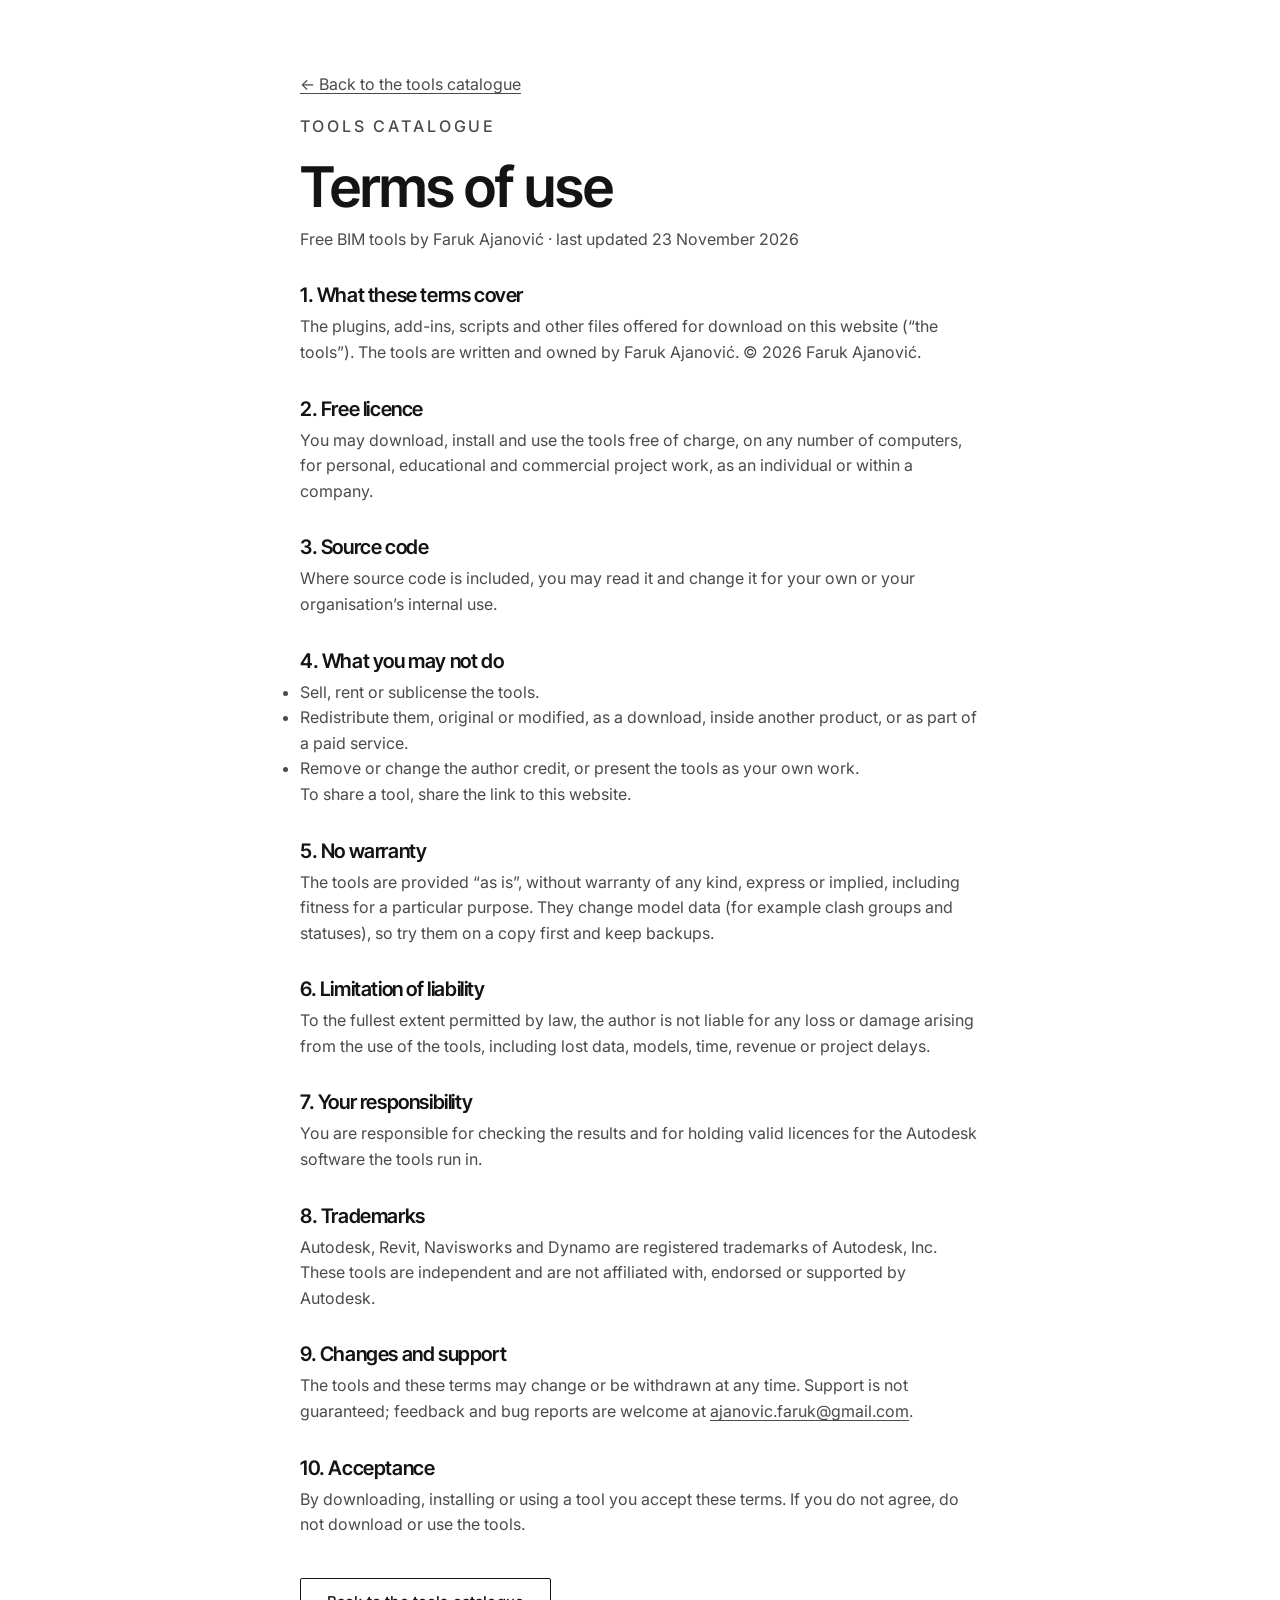
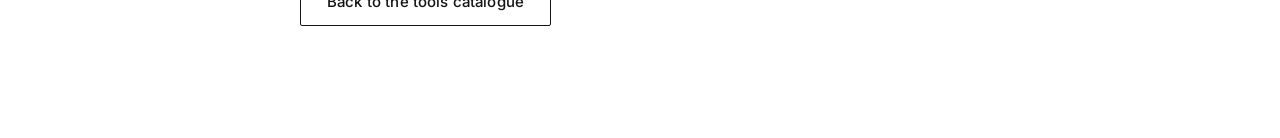
==== terms.html @ ef6b729d "Quick-jump links under hero; tools catalogue pop-ups with free download and terms of use Co-Authored" ====
<!doctype html>
<html lang="en">
<head>
<meta charset="utf-8">
<meta name="viewport" content="width=device-width, initial-scale=1">
<title>Terms of use | Faruk Ajanović</title>
<meta name="description" content="Terms of use for the free Revit, Navisworks and Dynamo tools by Faruk Ajanović.">
<meta name="theme-color" content="#ffffff">
<link rel="canonical" href="https://zobimaru91.github.io/terms.html">
<link rel="icon" href="assets/img/favicon.svg" type="image/svg+xml">
<link rel="preconnect" href="https://fonts.googleapis.com">
<link rel="preconnect" href="https://fonts.gstatic.com" crossorigin>
<link href="https://fonts.googleapis.com/css2?family=Inter:wght@400;500;600&family=Inter+Tight:wght@500;600;700&display=swap" rel="stylesheet">
<link rel="stylesheet" href="assets/css/style.css?v=20261123-6">
</head>
<body>
<main class="terms wrap">
  <p><a href="./#downloads">← Back to the tools catalogue</a></p>
  <p class="kicker">Tools catalogue</p>
  <h1>Terms of use</h1>
  <p class="terms__date">Free BIM tools by Faruk Ajanović · last updated 23 November 2026</p>

  <h2>1. What these terms cover</h2>
  <p>The plugins, add-ins, scripts and other files offered for download on this website (“the tools”). The tools are written and owned by Faruk Ajanović. © 2026 Faruk Ajanović.</p>

  <h2>2. Free licence</h2>
  <p>You may download, install and use the tools free of charge, on any number of computers, for personal, educational and commercial project work, as an individual or within a company.</p>

  <h2>3. Source code</h2>
  <p>Where source code is included, you may read it and change it for your own or your organisation’s internal use.</p>

  <h2>4. What you may not do</h2>
  <ul>
    <li>Sell, rent or sublicense the tools.</li>
    <li>Redistribute them, original or modified, as a download, inside another product, or as part of a paid service.</li>
    <li>Remove or change the author credit, or present the tools as your own work.</li>
  </ul>
  <p>To share a tool, share the link to this website.</p>

  <h2>5. No warranty</h2>
  <p>The tools are provided “as is”, without warranty of any kind, express or implied, including fitness for a particular purpose. They change model data (for example clash groups and statuses), so try them on a copy first and keep backups.</p>

  <h2>6. Limitation of liability</h2>
  <p>To the fullest extent permitted by law, the author is not liable for any loss or damage arising from the use of the tools, including lost data, models, time, revenue or project delays.</p>

  <h2>7. Your responsibility</h2>
  <p>You are responsible for checking the results and for holding valid licences for the Autodesk software the tools run in.</p>

  <h2>8. Trademarks</h2>
  <p>Autodesk, Revit, Navisworks and Dynamo are registered trademarks of Autodesk, Inc. These tools are independent and are not affiliated with, endorsed or supported by Autodesk.</p>

  <h2>9. Changes and support</h2>
  <p>The tools and these terms may change or be withdrawn at any time. Support is not guaranteed; feedback and bug reports are welcome at <a href="mailto:ajanovic.faruk@gmail.com?subject=Tool%20feedback">ajanovic.faruk@gmail.com</a>.</p>

  <h2>10. Acceptance</h2>
  <p>By downloading, installing or using a tool you accept these terms. If you do not agree, do not download or use the tools.</p>

  <p class="terms__back"><a class="btn btn--ghost" href="./#downloads">Back to the tools catalogue</a></p>
</main>
</body>
</html>
---- assets/css/style.css ----
/* Faruk Ajanović — portfolio site
   Plain CSS, no build step. Colours and spacing live in :root. */

:root {
  --ink: #141416;
  --ink-2: #4a4a50;
  --ink-3: #85858c;
  --line: #e4e4e7;
  --paper: #ffffff;
  --tint: #f5f5f3;
  --accent: #1f3864;
  --accent-ink: #ffffff;
  --ph-bg: #fff6d6;
  --ph-line: #d9b400;

  --font: "Inter", system-ui, -apple-system, "Segoe UI", Roboto, Arial, sans-serif;
  --font-display: "Inter Tight", var(--font);

  --wrap: 1240px;
  --gutter: clamp(16px, 4vw, 40px);
  --space: clamp(72px, 11vw, 152px);
  --radius: 2px;
  --ease: cubic-bezier(.2, .7, .2, 1);
  color-scheme: light;
}

*, *::before, *::after { box-sizing: border-box; }
html { scroll-behavior: smooth; -webkit-text-size-adjust: 100%; }
body {
  margin: 0;
  background: var(--paper);
  color: var(--ink);
  font: 400 17px/1.65 var(--font);
  -webkit-font-smoothing: antialiased;
  text-rendering: optimizeLegibility;
  overflow-x: hidden;
}
img { display: block; max-width: 100%; height: auto; }
a { color: inherit; text-decoration-thickness: 1px; text-underline-offset: 3px; }
h1, h2, h3, h4 { font-family: var(--font-display); font-weight: 600; line-height: 1.1; letter-spacing: -.02em; margin: 0; }
p { margin: 0 0 1em; }
ul, ol, dl { margin: 0; padding: 0; }
:focus-visible { outline: 2px solid var(--accent); outline-offset: 3px; }

.wrap { max-width: var(--wrap); margin: 0 auto; padding: 0 var(--gutter); }
.skip { position: absolute; left: -9999px; top: 8px; background: var(--ink); color: #fff; padding: 8px 14px; z-index: 100; }
.skip:focus { left: 8px; }

.kicker {
  font-size: 12px; font-weight: 500; letter-spacing: .18em; text-transform: uppercase;
  color: var(--ink-3); margin-bottom: 18px;
}
.kicker--light { color: rgba(255,255,255,.6); }

/* Placeholders: anything still to fill in. Search the HTML for class="ph". */
.ph {
  display: inline; background: var(--ph-bg); color: #6b5600; font-size: .85em; font-weight: 500;
  padding: 1px 6px; border: 1px dashed var(--ph-line); border-radius: var(--radius);
  -webkit-box-decoration-break: clone; box-decoration-break: clone;
}

/* ---------- Buttons ---------- */
.btn {
  display: inline-flex; align-items: center; justify-content: center; gap: 8px;
  min-height: 48px; padding: 0 26px;
  background: var(--ink); color: #fff; border: 1px solid var(--ink);
  font: 500 15px/1 var(--font); text-decoration: none; letter-spacing: .01em;
  border-radius: var(--radius);
  transition: background .25s var(--ease), color .25s var(--ease), border-color .25s var(--ease);
}
.btn:hover { background: var(--accent); border-color: var(--accent); }
.btn--ghost { background: transparent; color: var(--ink); }
.btn--ghost:hover { background: var(--ink); color: #fff; border-color: var(--ink); }
.btn--small { min-height: 38px; padding: 0 16px; font-size: 14px; }
.btn--light { background: #fff; color: var(--ink); border-color: #fff; }
.btn--light:hover { background: transparent; color: #fff; }

/* ---------- Nav ---------- */
.nav {
  position: sticky; top: 0; z-index: 50;
  background: rgba(255,255,255,.88);
  -webkit-backdrop-filter: saturate(160%) blur(12px); backdrop-filter: saturate(160%) blur(12px);
  border-bottom: 1px solid transparent; transition: border-color .3s;
}
.nav.is-scrolled { border-bottom-color: var(--line); }
.nav__inner { display: flex; align-items: center; justify-content: space-between; height: 68px; }
.nav__brand { font: 700 20px/1 var(--font-display); text-decoration: none; letter-spacing: -.02em; }
.nav__brand span { color: var(--accent); }
.nav__links { display: flex; align-items: center; gap: 30px; }
.nav__links a:not(.btn) { font-size: 14px; font-weight: 500; text-decoration: none; color: var(--ink-2); position: relative; padding: 6px 0; }
.nav__links a:not(.btn)::after {
  content: ""; position: absolute; left: 0; right: 0; bottom: 0; height: 1px; background: var(--ink);
  transform: scaleX(0); transform-origin: left; transition: transform .3s var(--ease);
}
.nav__links a:not(.btn):hover, .nav__links a.is-active { color: var(--ink); }
.nav__links a:not(.btn):hover::after, .nav__links a.is-active::after { transform: scaleX(1); }
.nav__toggle { display: none; }

@media (max-width: 860px) {
  .nav__toggle {
    display: inline-flex; align-items: center; min-height: 40px; padding: 0 14px;
    background: none; border: 1px solid var(--line); border-radius: var(--radius);
    font: 500 14px var(--font); color: var(--ink); cursor: pointer;
  }
  .nav__links {
    position: absolute; top: 68px; left: 0; right: 0;
    flex-direction: column; align-items: stretch; gap: 0;
    background: #fff; border-bottom: 1px solid var(--line);
    padding: 8px var(--gutter) 20px;
    display: none;
  }
  .nav__links.is-open { display: flex; }
  .nav__links a:not(.btn) { padding: 14px 0; border-bottom: 1px solid var(--line); font-size: 16px; }
  .nav__links a:not(.btn)::after { display: none; }
  .nav__links .btn { margin-top: 16px; }
}

/* ---------- Hero ---------- */
.hero { padding: clamp(40px, 7vw, 96px) 0 0; }
.hero__grid { display: grid; grid-template-columns: 1fr; gap: 40px; align-items: end; }
.hero__name { font-size: clamp(54px, 9.5vw, 132px); font-weight: 700; letter-spacing: -.045em; line-height: .92; }
.hero__role { font: 500 clamp(17px, 1.8vw, 21px)/1.4 var(--font-display); margin: 26px 0 18px; }
.hero__role span { color: var(--ink-3); margin: 0 6px; }
.hero__lead { font-size: clamp(18px, 1.7vw, 21px); color: var(--ink-2); max-width: 30em; line-height: 1.5; }
.hero__cta { display: flex; flex-wrap: wrap; gap: 12px; margin: 32px 0 32px; }
.hero__meta { list-style: none; display: flex; flex-wrap: wrap; gap: 6px 22px; font-size: 14px; color: var(--ink-3); }
.hero__meta li::before { content: "— "; }
.hero__media { margin: 0; }
/* Hero slideshow: slides enter from the right and leave to the left */
.hero__frame { position: relative; width: 100%; aspect-ratio: 4 / 3; overflow: hidden; background: var(--tint); }
.hero__slide {
  position: absolute; inset: 0; width: 100%; height: 100%; object-fit: cover;
  transform: translateX(100%); transition: transform 1s var(--ease); will-change: transform;
}
.hero__slide.is-active { transform: translateX(0); }
.hero__slide.is-leaving { transform: translateX(-100%); }
.hero__media figcaption { font-size: 13px; color: var(--ink-3); margin-top: 10px; min-height: 1.6em; transition: opacity .4s; }
.hero__media figcaption.is-fading { opacity: 0; }

@media (min-width: 900px) {
  .hero__grid { grid-template-columns: 1fr 1.15fr; gap: clamp(40px, 6vw, 96px); }
  .hero__frame { aspect-ratio: 4 / 4.4; }
}

/* Quick links under the hero: jump straight to a section */
.quick { display: flex; flex-wrap: wrap; gap: 10px; margin-top: clamp(36px, 5vw, 64px); }
.quick a {
  display: inline-flex; align-items: center; gap: 10px; min-height: 44px; padding: 0 18px;
  border: 1px solid var(--line); color: var(--ink); font: 500 15px/1 var(--font-display);
  text-decoration: none; transition: border-color .2s, background .2s, color .2s;
}
.quick a span { color: var(--ink-3); font-size: 14px; transition: transform .2s var(--ease), color .2s; }
.quick a:hover, .quick a:focus-visible { border-color: var(--ink); background: var(--ink); color: #fff; }
.quick a:hover span, .quick a:focus-visible span { color: #fff; transform: translateY(2px); }
@media (max-width: 559px) { .quick { display: grid; grid-template-columns: 1fr 1fr; } .quick a { justify-content: space-between; padding: 0 14px; font-size: 14px; } }

.stats {
  list-style: none; display: grid; grid-template-columns: repeat(2, 1fr);
  border-top: 1px solid var(--ink); margin-top: clamp(56px, 8vw, 104px);
}
.stats li { padding: 22px 16px 22px 0; border-bottom: 1px solid var(--line); }
.stats strong { display: block; font: 600 clamp(34px, 4vw, 52px)/1 var(--font-display); letter-spacing: -.03em; margin-bottom: 10px; }
.stats span { font-size: 14px; color: var(--ink-2); line-height: 1.4; display: block; }
@media (min-width: 900px) {
  .stats { grid-template-columns: repeat(5, 1fr); }
  .stats li { border-bottom: 0; padding-right: 24px; }
}

/* ---------- Chapters ---------- */
.chapter { padding: var(--space) 0; }
.chapter--tint { background: var(--tint); }
.chapter__head { display: grid; grid-template-columns: 1fr; gap: 0 clamp(32px, 6vw, 96px); margin-bottom: clamp(48px, 7vw, 88px); }
.chapter__no { font-size: 13px; font-weight: 500; letter-spacing: .18em; text-transform: uppercase; color: var(--accent); margin-bottom: 14px; }
.chapter__head h2 { font-size: clamp(48px, 8vw, 112px); font-weight: 700; letter-spacing: -.045em; line-height: .95; margin-bottom: 28px; }
.chapter__intro { max-width: 40em; color: var(--ink-2); }
.chapter__intro .pull {
  font: 500 clamp(22px, 2.4vw, 30px)/1.3 var(--font-display); letter-spacing: -.015em; color: var(--ink);
  margin-bottom: 1.1em;
}
@media (min-width: 1000px) {
  .chapter__head { grid-template-columns: 1fr 1.25fr; align-items: end; }
  .chapter__no { grid-column: 1 / -1; }
  .chapter__head h2 { margin-bottom: 0; }
}
.subhead { font-size: clamp(26px, 3vw, 36px); margin: clamp(64px, 8vw, 104px) 0 32px; }

/* meta lists (role / location / year) */
.meta { display: grid; grid-template-columns: 82px 1fr; gap: 6px 12px; font-size: 14px; margin: 14px 0 16px; padding: 14px 0; border-top: 1px solid var(--line); border-bottom: 1px solid var(--line); }
.meta dt { color: var(--ink-3); font-size: 11px; letter-spacing: .14em; text-transform: uppercase; padding-top: 3px; }
.meta dd { margin: 0; }

/* ---------- Design cards ---------- */
.cards { display: grid; grid-template-columns: 1fr; gap: clamp(40px, 5vw, 56px) clamp(24px, 3vw, 40px); }
@media (min-width: 640px) { .cards { grid-template-columns: repeat(2, 1fr); } }
@media (min-width: 1000px) { .cards { grid-template-columns: repeat(3, 1fr); } }
.card__img { overflow: hidden; background: var(--tint); aspect-ratio: 4 / 3; }
.card__img img { width: 100%; height: 100%; object-fit: cover; transition: transform 1.2s var(--ease); }
.card:hover .card__img img { transform: scale(1.04); }
.card__body { padding-top: 20px; }
.card h3 { font-size: 22px; }
.card p { font-size: 15px; color: var(--ink-2); line-height: 1.6; }

.edu {
  display: grid; grid-template-columns: 1fr; gap: 32px;
  margin-top: clamp(64px, 8vw, 104px); padding-top: 40px; border-top: 1px solid var(--ink);
}
.edu p { font-size: 15px; color: var(--ink-2); }
.edu strong { color: var(--ink); font-weight: 600; }
@media (min-width: 900px) { .edu { grid-template-columns: 1fr 1.4fr; } }

/* media slot: placeholder box for screenshots / GIFs / videos */
.media-slot {
  display: flex; flex-direction: column; justify-content: center; align-items: flex-start; gap: 10px;
  min-height: 180px; padding: 24px;
  border: 1px dashed var(--ph-line); background: repeating-linear-gradient(-45deg, #fffaf0, #fffaf0 10px, #fff6e0 10px, #fff6e0 20px);
  font-size: 14px; color: #6b5600;
}
.media-slot > span:first-child { font-size: 11px; letter-spacing: .16em; text-transform: uppercase; font-weight: 600; }
.media-slot .ph { background: transparent; border: 0; padding: 0; font-size: 14px; }
.media-slot--wide { min-height: 260px; margin-top: clamp(48px, 6vw, 72px); }
/* when you add media, replace the .media-slot div with: <figure class="media"><img ...> or <video ...></figure> */
.media { margin: 0; background: var(--tint); }
.media img, .media video { width: 100%; height: auto; display: block; }

/* ---------- Coordination ---------- */
.themes { display: grid; grid-template-columns: 1fr; border-top: 1px solid var(--ink); }
.theme { padding: 32px 0; border-bottom: 1px solid var(--line); }
.theme h3 { font-size: 24px; margin-bottom: 16px; display: flex; gap: 14px; align-items: baseline; }
.theme h3 span { font-size: 13px; color: var(--accent); font-family: var(--font); font-weight: 600; letter-spacing: .1em; }
.theme p { font-size: 15px; color: var(--ink-2); }
.theme__eg { font-size: 14px !important; color: var(--ink) !important; border-left: 2px solid var(--accent); padding-left: 14px; margin: 0; }
@media (min-width: 760px) {
  .themes { grid-template-columns: repeat(2, 1fr); column-gap: 48px; }
}
@media (min-width: 1100px) {
  .themes { grid-template-columns: repeat(4, 1fr); column-gap: 36px; }
  .theme { border-bottom: 0; padding-bottom: 0; }
}

.projects { display: grid; grid-template-columns: 1fr; gap: clamp(48px, 6vw, 72px) clamp(24px, 4vw, 56px); }
@media (min-width: 900px) { .projects { grid-template-columns: repeat(2, 1fr); } }
.project__img { overflow: hidden; aspect-ratio: 16 / 10; background: #e9e9e6; }
.project__img img { width: 100%; height: 100%; object-fit: cover; transition: transform 1.2s var(--ease); }
.project:hover .project__img img { transform: scale(1.04); }
.project__body { padding-top: 22px; }
.project h4 { font-size: 24px; }
.project p { font-size: 15px; color: var(--ink-2); }

/* ---------- Automation ---------- */
.tools { display: grid; grid-template-columns: 1fr; gap: 24px; }
@media (min-width: 900px) { .tools { grid-template-columns: repeat(2, 1fr); gap: 32px; } }
.tool {
  display: flex; flex-direction: column;
  border: 1px solid var(--line); border-top: 3px solid var(--ink);
  padding: clamp(22px, 3vw, 36px);
  transition: border-color .3s var(--ease), transform .3s var(--ease);
}
.tool:hover { border-top-color: var(--accent); }
.tool__tag { font-size: 11px; letter-spacing: .14em; text-transform: uppercase; color: var(--accent); font-weight: 600; margin-bottom: 10px; }
.tool h3 { font-size: clamp(22px, 2.2vw, 28px); margin-bottom: 22px; }
.tool__spec { display: grid; grid-template-columns: 1fr; gap: 4px; margin-bottom: 24px; flex: 1; }
.tool__spec dt { font-size: 11px; letter-spacing: .14em; text-transform: uppercase; color: var(--ink-3); margin-top: 12px; }
.tool__spec dd { margin: 0; font-size: 15px; color: var(--ink-2); line-height: 1.6; }
@media (min-width: 560px) {
  .tool__spec { grid-template-columns: 110px 1fr; gap: 14px 18px; }
  .tool__spec dt { margin-top: 4px; }
}
.tool .media-slot { min-height: 160px; }

/* ---------- Downloads ---------- */
.chapter__intro .btn { margin-top: 12px; }
.chapter--downloads { border-top: 1px solid var(--line); }
.wip {
  display: inline-block; font-size: 11px; font-weight: 600; letter-spacing: .14em; text-transform: uppercase;
  color: #6b5600; background: var(--ph-bg); border: 1px dashed var(--ph-line); padding: 3px 8px; margin-left: 4px; vertical-align: 2px;
}
.dl-group + .dl-group { margin-top: clamp(48px, 6vw, 72px); }
.dl-group__title { font-size: clamp(24px, 2.6vw, 32px); padding-bottom: 18px; margin-bottom: 24px; border-bottom: 1px solid var(--ink); }
.dl-grid { display: grid; grid-template-columns: 1fr; gap: 24px; }
@media (min-width: 640px) { .dl-grid { grid-template-columns: repeat(2, 1fr); } }
@media (min-width: 1000px) { .dl-grid { grid-template-columns: repeat(3, 1fr); } }
.dl-card { display: flex; flex-direction: column; align-items: flex-start; border: 1px solid var(--line); padding: 26px; }
.dl-card h4 { font-size: 22px; margin-bottom: 10px; }
.dl-card > p:not(.tool__tag) { font-size: 15px; color: var(--ink-2); }
.dl-meta { display: grid; grid-template-columns: 80px 1fr; gap: 6px 12px; font-size: 14px; width: 100%; margin: 4px 0 22px; padding: 12px 0; border-top: 1px solid var(--line); border-bottom: 1px solid var(--line); }
.dl-meta dt { color: var(--ink-3); font-size: 11px; letter-spacing: .14em; text-transform: uppercase; padding-top: 3px; }
.dl-meta dd { margin: 0; }
.dl-card .btn { margin-top: auto; }
.dl-cta {
  display: flex; flex-wrap: wrap; align-items: center; justify-content: space-between; gap: 20px 40px;
  margin-top: 32px; padding: clamp(24px, 3vw, 40px); background: var(--ink); color: #fff;
}
.dl-cta h3 { font-size: clamp(22px, 2.4vw, 30px); margin-bottom: 10px; }
.dl-cta p { margin: 0; max-width: 40em; color: rgba(255,255,255,.75); font-size: 15px; }
.dl-cta .btn { background: #fff; color: var(--ink); border-color: #fff; flex: 0 0 auto; }
.dl-cta .btn:hover { background: transparent; color: #fff; }
/* M.Arch thesis card inside the Education block */
.edu .thesis .kicker { margin-bottom: 8px; }
.edu .thesis h3 { font-size: 22px; }
.btn--disabled, .btn--disabled:hover { background: var(--tint); color: var(--ink-3); border-color: var(--line); cursor: not-allowed; }

/* ---------- Experience ---------- */
.timeline { list-style: none; border-top: 1px solid var(--ink); }
.timeline > li { display: grid; grid-template-columns: 1fr; gap: 6px 48px; padding: 32px 0; border-bottom: 1px solid var(--line); }
@media (min-width: 800px) { .timeline > li { grid-template-columns: 220px 1fr; } }
.timeline__date { font-size: 14px; color: var(--ink-3); font-weight: 500; margin: 4px 0 0; }
.timeline h3 { font-size: clamp(21px, 2.2vw, 26px); }
.timeline__org { color: var(--accent); font-size: 15px; font-weight: 500; margin: 6px 0 14px; }
.timeline ul { padding-left: 18px; }
.timeline ul li { font-size: 15px; color: var(--ink-2); margin-bottom: 6px; }

.facts { display: grid; grid-template-columns: 1fr; gap: 48px; margin-top: clamp(64px, 8vw, 104px); }
@media (min-width: 900px) { .facts { grid-template-columns: 1.4fr 1fr; gap: 80px; } }
.facts h3 { font-size: 24px; margin: 0 0 18px; }
.facts__col h3:not(:first-child) { margin-top: 40px; }
.facts__label { font-size: 11px; letter-spacing: .16em; text-transform: uppercase; color: var(--ink-3); margin: 22px 0 10px; }
.chips { list-style: none; display: flex; flex-wrap: wrap; gap: 8px; }
.chips li { font-size: 14px; padding: 7px 13px; background: #fff; border: 1px solid var(--line); border-radius: 100px; }
.plain { list-style: none; border-top: 1px solid var(--line); }
.plain li { display: flex; flex-wrap: wrap; justify-content: space-between; gap: 4px 16px; padding: 12px 0; border-bottom: 1px solid var(--line); font-size: 15px; color: var(--ink-2); }
.plain strong { color: var(--ink); font-weight: 600; }

/* ---------- Contact ---------- */
.contact { background: var(--ink); color: #fff; padding: var(--space) 0 0; }
.contact__grid { display: grid; grid-template-columns: 1fr; gap: 56px; padding-bottom: var(--space); }
@media (min-width: 900px) { .contact__grid { grid-template-columns: 1.2fr 1fr; align-items: end; } }
.contact h2 { font-size: clamp(40px, 6vw, 80px); font-weight: 700; letter-spacing: -.04em; line-height: 1; margin-bottom: 24px; }
.contact__lead { color: rgba(255,255,255,.7); font-size: 18px; margin-bottom: 32px; max-width: 28em; }
.contact__list { border-top: 1px solid rgba(255,255,255,.25); }
.contact__list dt { font-size: 11px; letter-spacing: .16em; text-transform: uppercase; color: rgba(255,255,255,.5); padding-top: 18px; }
.contact__list dd { margin: 4px 0 0; padding-bottom: 18px; border-bottom: 1px solid rgba(255,255,255,.15); font-size: 17px; overflow-wrap: anywhere; }
.contact__list a { text-decoration: none; border-bottom: 1px solid rgba(255,255,255,.35); }
.contact__list a:hover { border-color: #fff; }
.footer { display: flex; justify-content: space-between; gap: 16px; padding-top: 24px; padding-bottom: 32px; border-top: 1px solid rgba(255,255,255,.15); font-size: 13px; color: rgba(255,255,255,.55); }
.footer p { margin: 0; }
.footer a { text-decoration: none; }

/* ---------- Clickable projects + "View project" hint ---------- */
[data-project] .card__img, [data-project] .project__img { position: relative; cursor: pointer; }
[data-project] h3, [data-project] h4 { cursor: pointer; }
.view-btn {
  position: absolute; inset: 0; width: 100%; border: 0; padding: 0; margin: 0;
  background: linear-gradient(to top, rgba(20,20,22,.55), rgba(20,20,22,0) 55%);
  opacity: 0; transition: opacity .35s var(--ease); cursor: pointer;
  display: flex; align-items: flex-end; justify-content: flex-start;
}
.view-btn span {
  margin: 0 0 16px 16px; padding: 9px 14px; background: #fff; color: var(--ink);
  font: 500 13px/1 var(--font); letter-spacing: .04em;
  transform: translateY(8px); transition: transform .35s var(--ease);
}
[data-project]:hover .view-btn, .view-btn:focus-visible { opacity: 1; }
[data-project]:hover .view-btn span, .view-btn:focus-visible span { transform: none; }
.view-btn:focus-visible { outline: 2px solid var(--accent); outline-offset: -2px; }
/* Touch screens have no hover: keep a small hint visible */
@media (hover: none) {
  .view-btn { opacity: 1; background: none; }
  .view-btn span { transform: none; margin: 0 0 10px 10px; padding: 7px 11px; font-size: 12px; }
}

/* ---------- Project pop-up ---------- */
html.modal-open { overflow: hidden; }
.pm {
  padding: 0; border: 0; margin: auto; background: #fff; color: var(--ink);
  width: min(1320px, calc(100vw - 48px)); height: min(860px, calc(100vh - 48px));
  max-width: none; max-height: none; overflow: hidden;
}
.pm::backdrop { background: rgba(14,14,16,.82); }
.pm[open] { animation: pm-in .35s var(--ease); }
@keyframes pm-in { from { opacity: 0; transform: translateY(16px); } to { opacity: 1; transform: none; } }
.pm__inner { position: relative; height: 100%; display: grid; grid-template-columns: minmax(0, 1.75fr) minmax(320px, 1fr); }
.pm__gallery { display: flex; flex-direction: column; min-height: 0; background: #0f0f11; }
.pm__stage { position: relative; flex: 1; min-height: 0; display: flex; align-items: center; justify-content: center; }
.pm__img { width: 100%; height: 100%; object-fit: contain; transition: opacity .25s; }
.pm__img.is-loading { opacity: .35; }
.pm__nav {
  position: absolute; top: 50%; transform: translateY(-50%);
  width: 48px; height: 48px; border: 0; border-radius: 50%;
  background: rgba(255,255,255,.92); color: var(--ink); font: 400 30px/1 var(--font); cursor: pointer;
  display: flex; align-items: center; justify-content: center; padding-bottom: 4px;
  transition: background .2s;
}
.pm__nav:hover { background: #fff; }
.pm__nav--prev { left: 16px; } .pm__nav--next { right: 16px; }
.pm__nav[hidden] { display: none; }
.pm__count { position: absolute; left: 16px; bottom: 12px; margin: 0; font-size: 12px; letter-spacing: .12em; color: rgba(255,255,255,.75); }
.pm__thumbs { display: flex; gap: 6px; padding: 8px; overflow-x: auto; background: #0f0f11; scrollbar-width: thin; }
.pm__thumbs:empty { display: none; }
.pm__thumbs button { flex: 0 0 auto; width: 84px; height: 56px; padding: 0; border: 2px solid transparent; background: #222; cursor: pointer; opacity: .55; transition: opacity .2s, border-color .2s; }
.pm__thumbs button:hover { opacity: .9; }
.pm__thumbs button[aria-current="true"] { opacity: 1; border-color: #fff; }
.pm__thumbs img { width: 100%; height: 100%; object-fit: cover; }
.pm__text { overflow-y: auto; padding: clamp(28px, 3vw, 44px); padding-top: 64px; }
.pm__title { font-size: clamp(26px, 2.6vw, 36px); letter-spacing: -.03em; margin-bottom: 6px; }
.pm__desc { font-size: 15px; color: var(--ink-2); line-height: 1.65; }
.pm__kc { font-size: 11px; letter-spacing: .16em; text-transform: uppercase; color: var(--ink-3); margin: 24px 0 10px; }
.pm__kc[hidden] { display: none; }
.pm__bullets { padding-left: 18px; }
.pm__bullets li { font-size: 15px; color: var(--ink-2); margin-bottom: 8px; }
.pm__more { margin-top: 20px; }
.pm__close {
  position: absolute; top: 14px; right: 14px; z-index: 2;
  width: 42px; height: 42px; border: 1px solid var(--line); border-radius: 50%;
  background: #fff; color: var(--ink); font-size: 16px; cursor: pointer;
}
.pm__close:hover { background: var(--ink); color: #fff; border-color: var(--ink); }

/* Pop-up for a project without images: text only, narrower */
.pm.pm--noimg { width: min(760px, calc(100vw - 48px)); height: auto; max-height: calc(100vh - 48px); }
.pm--noimg .pm__inner { display: block; height: auto; }
.pm--noimg .pm__gallery { display: none; }
.pm--noimg .pm__text { padding-top: 64px; max-height: calc(100vh - 48px); }
/* Project card still waiting for an image */
.project__img--empty {
  display: flex; align-items: center; justify-content: center; padding: 24px; text-align: center;
  border: 1px dashed var(--ph-line);
  background: repeating-linear-gradient(-45deg, #fffaf0, #fffaf0 10px, #fff6e0 10px, #fff6e0 20px);
}

@media (max-width: 860px) {
  .pm.pm--noimg { width: 100vw; height: 100vh; max-height: none; }
  .pm--noimg .pm__inner { height: 100%; }
  .pm--noimg .pm__text { max-height: none; }
  .pm { width: 100vw; height: 100dvh; height: 100vh; }
  @supports (height: 100dvh) { .pm { height: 100dvh; } }
  .pm__inner { display: block; overflow-y: auto; }
  .pm__gallery { position: sticky; top: 0; z-index: 1; }
  .pm__stage { height: min(62vw, 46vh); flex: none; }
  .pm__nav { width: 40px; height: 40px; font-size: 26px; }
  .pm__nav--prev { left: 8px; } .pm__nav--next { right: 8px; }
  .pm__thumbs button { width: 64px; height: 44px; }
  .pm__text { overflow: visible; padding: 24px 16px 40px; }
  .pm__close { position: fixed; top: 10px; right: 10px; }
}
@media (prefers-reduced-motion: reduce) { .pm[open] { animation: none; } }

/* ---------- Scroll reveal (only when JS is on) ---------- */
.js .reveal { opacity: 0; transform: translateY(28px); transition: opacity .9s var(--ease), transform .9s var(--ease); }
.js .reveal.is-visible { opacity: 1; transform: none; }
@media (prefers-reduced-motion: reduce) {
  html { scroll-behavior: auto; }
  .js .reveal { opacity: 1; transform: none; transition: none; }
  .card__img img, .project__img img { transition: none; }
}

/* ---------- Print: a clean text version ---------- */
@media print {
  .nav, .hero__cta, .media-slot, .btn { display: none !important; }
  .chapter, .contact { padding: 24px 0; background: #fff !important; color: #000; }
  .js .reveal { opacity: 1; transform: none; }
}
.quick + .stats { margin-top: clamp(28px, 4vw, 48px); }

/* ---------- Tools catalogue cards + pop-up ---------- */
.dl-card__open { all: unset; cursor: pointer; }
.dl-card__open:hover { text-decoration: underline; text-underline-offset: 4px; }
.dl-card__open:focus-visible { outline: 2px solid var(--accent); outline-offset: 3px; }
.dl-card .dl-card__count { font-size: 13px; color: var(--ink-3); margin: 0 0 20px; }
.dl-card .dl-card__count strong { color: var(--accent); font-weight: 600; }

.tm {
  padding: 0; border: 0; margin: auto; background: #fff; color: var(--ink);
  width: min(820px, calc(100vw - 32px)); max-height: calc(100vh - 48px); max-width: none; overflow: hidden;
}
.tm::backdrop { background: rgba(14,14,16,.82); }
.tm[open] { animation: pm-in .35s var(--ease); }
.tm__inner { position: relative; max-height: calc(100vh - 48px); overflow-y: auto; padding: clamp(24px, 4vw, 44px); }
.tm__head { padding-right: 48px; margin-bottom: 8px; }
.tm__title { font-size: clamp(26px, 3.4vw, 36px); margin: 6px 0 10px; }
.tm__intro { color: var(--ink-2); font-size: 15px; margin: 0; }
.tm__list { list-style: none; margin: 20px 0 0; padding: 0; border-top: 1px solid var(--ink); }
.tm__item { padding: 22px 0; border-bottom: 1px solid var(--line); }
.tm__item > p { font-size: 15px; color: var(--ink-2); margin: 8px 0 0; }
.tm__item .tm__req { font-size: 13px; color: var(--ink-3); }
.tm__item .tm__req strong { color: var(--ink-2); font-weight: 600; }
.tm__item:not(.is-ready) { opacity: .72; }
.tm__row { display: flex; flex-wrap: wrap; align-items: baseline; justify-content: space-between; gap: 8px 16px; }
.tm__row h3 { font-size: 20px; margin: 0; }
.tm__ver { font: 500 13px var(--font); color: var(--ink-3); margin-left: 4px; }
.tm__badge { font-size: 11px; letter-spacing: .14em; text-transform: uppercase; padding: 5px 10px; border: 1px solid var(--line); color: var(--ink-3); white-space: nowrap; }
.tm__badge--ok { border-color: var(--accent); background: var(--accent); color: #fff; }
.tm__dl { margin-top: 16px; }
.tm__terms { margin-top: 20px; padding: 18px 20px; background: var(--tint); border-left: 3px solid var(--accent); }
.tm__terms[hidden] { display: none; }
.tm__terms.is-nudged { animation: tm-nudge .5s var(--ease); }
@keyframes tm-nudge { 0%,100% { transform: none; } 25% { transform: translateX(-6px); } 75% { transform: translateX(6px); } }
.tm__agree { display: flex; gap: 12px; align-items: flex-start; font-size: 15px; cursor: pointer; }
.tm__agree input { width: 20px; height: 20px; margin: 1px 0 0; flex: none; accent-color: var(--accent); cursor: pointer; }
.tm__note { font-size: 13px; color: var(--ink-3); margin: 8px 0 0 32px; }
@media (max-width: 699px) {
  .tm { width: 100vw; max-height: 100vh; height: 100vh; }
  .tm__inner { max-height: 100vh; height: 100%; }
}

/* ---------- Terms page ---------- */
.terms { max-width: 760px; padding-top: clamp(32px, 6vw, 72px); padding-bottom: clamp(48px, 8vw, 96px); }
.terms h1 { font-size: clamp(36px, 6vw, 56px); margin: 8px 0 8px; }
.terms__date { color: var(--ink-3); font-size: 14px; margin-bottom: 32px; }
.terms h2 { font-size: 20px; margin: 32px 0 8px; }
.terms p, .terms li { color: var(--ink-2); font-size: 16px; line-height: 1.6; }
.terms__back { margin-top: 40px; }
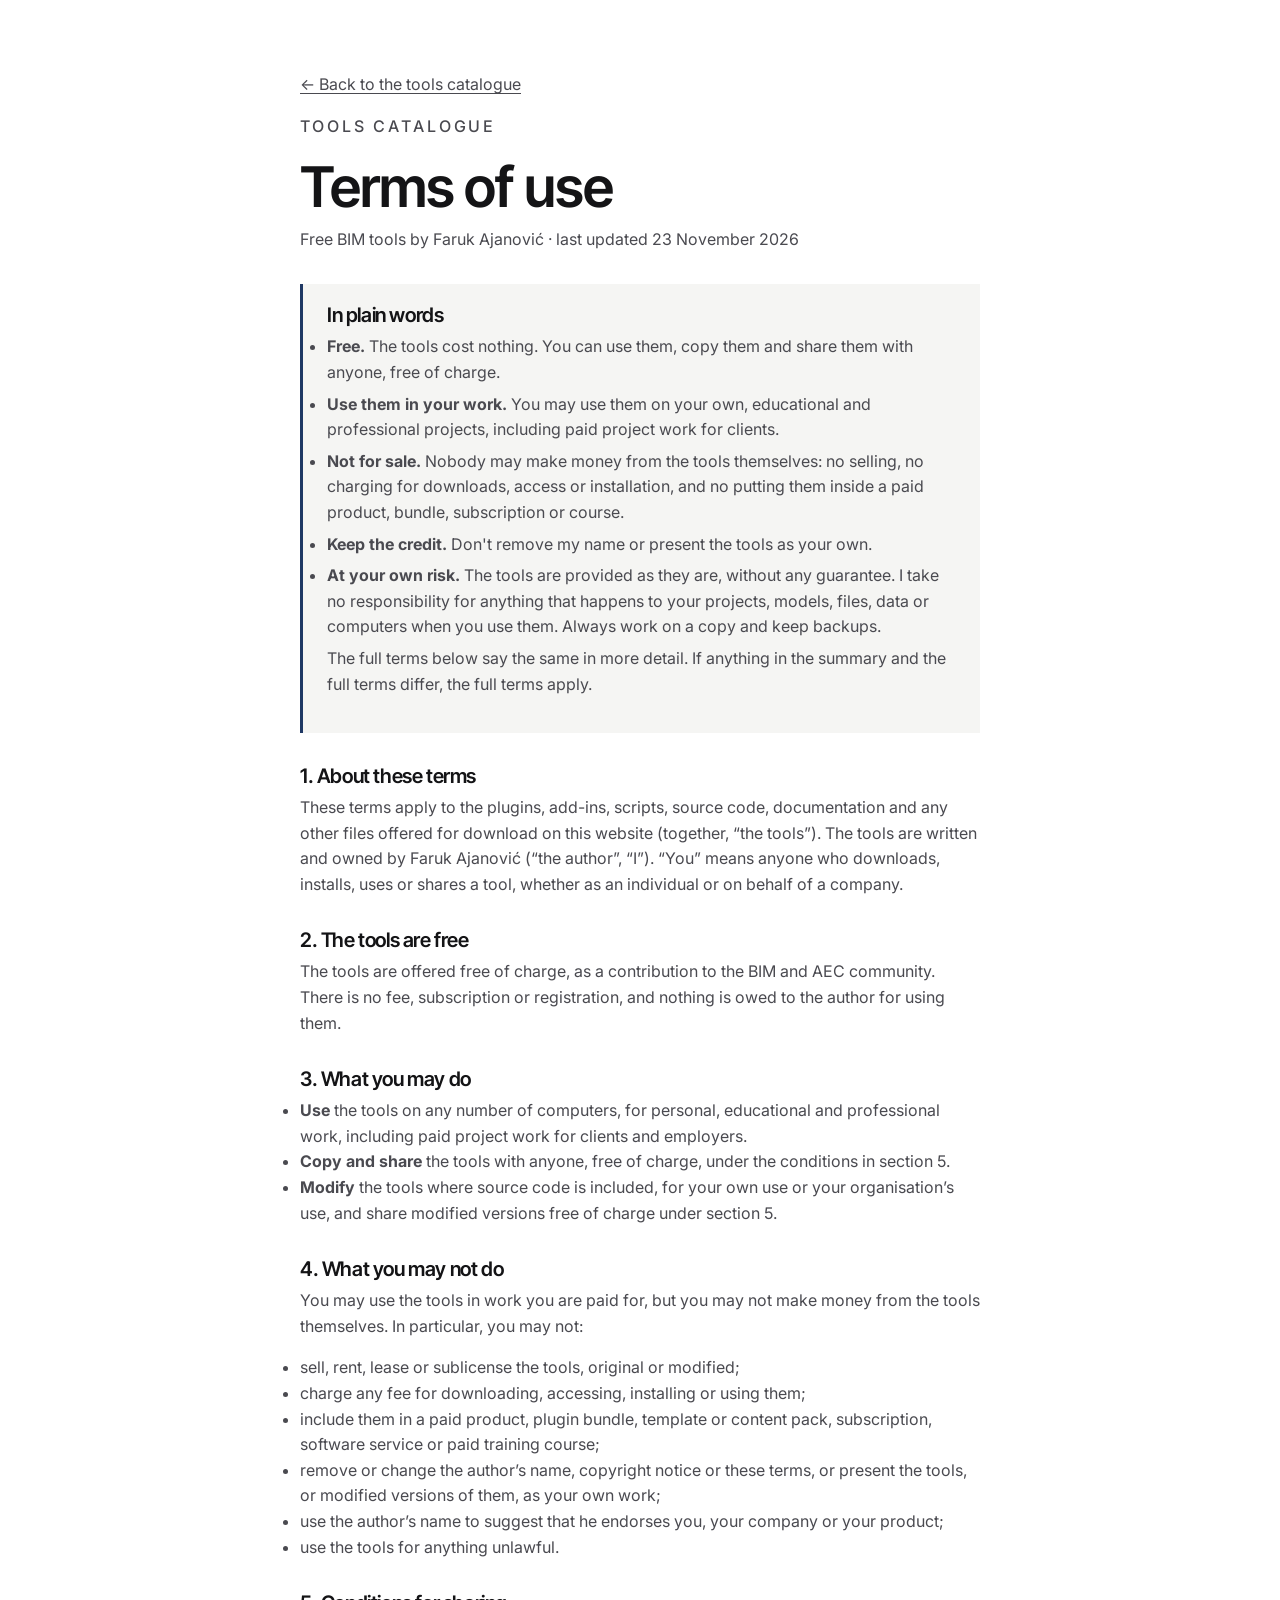
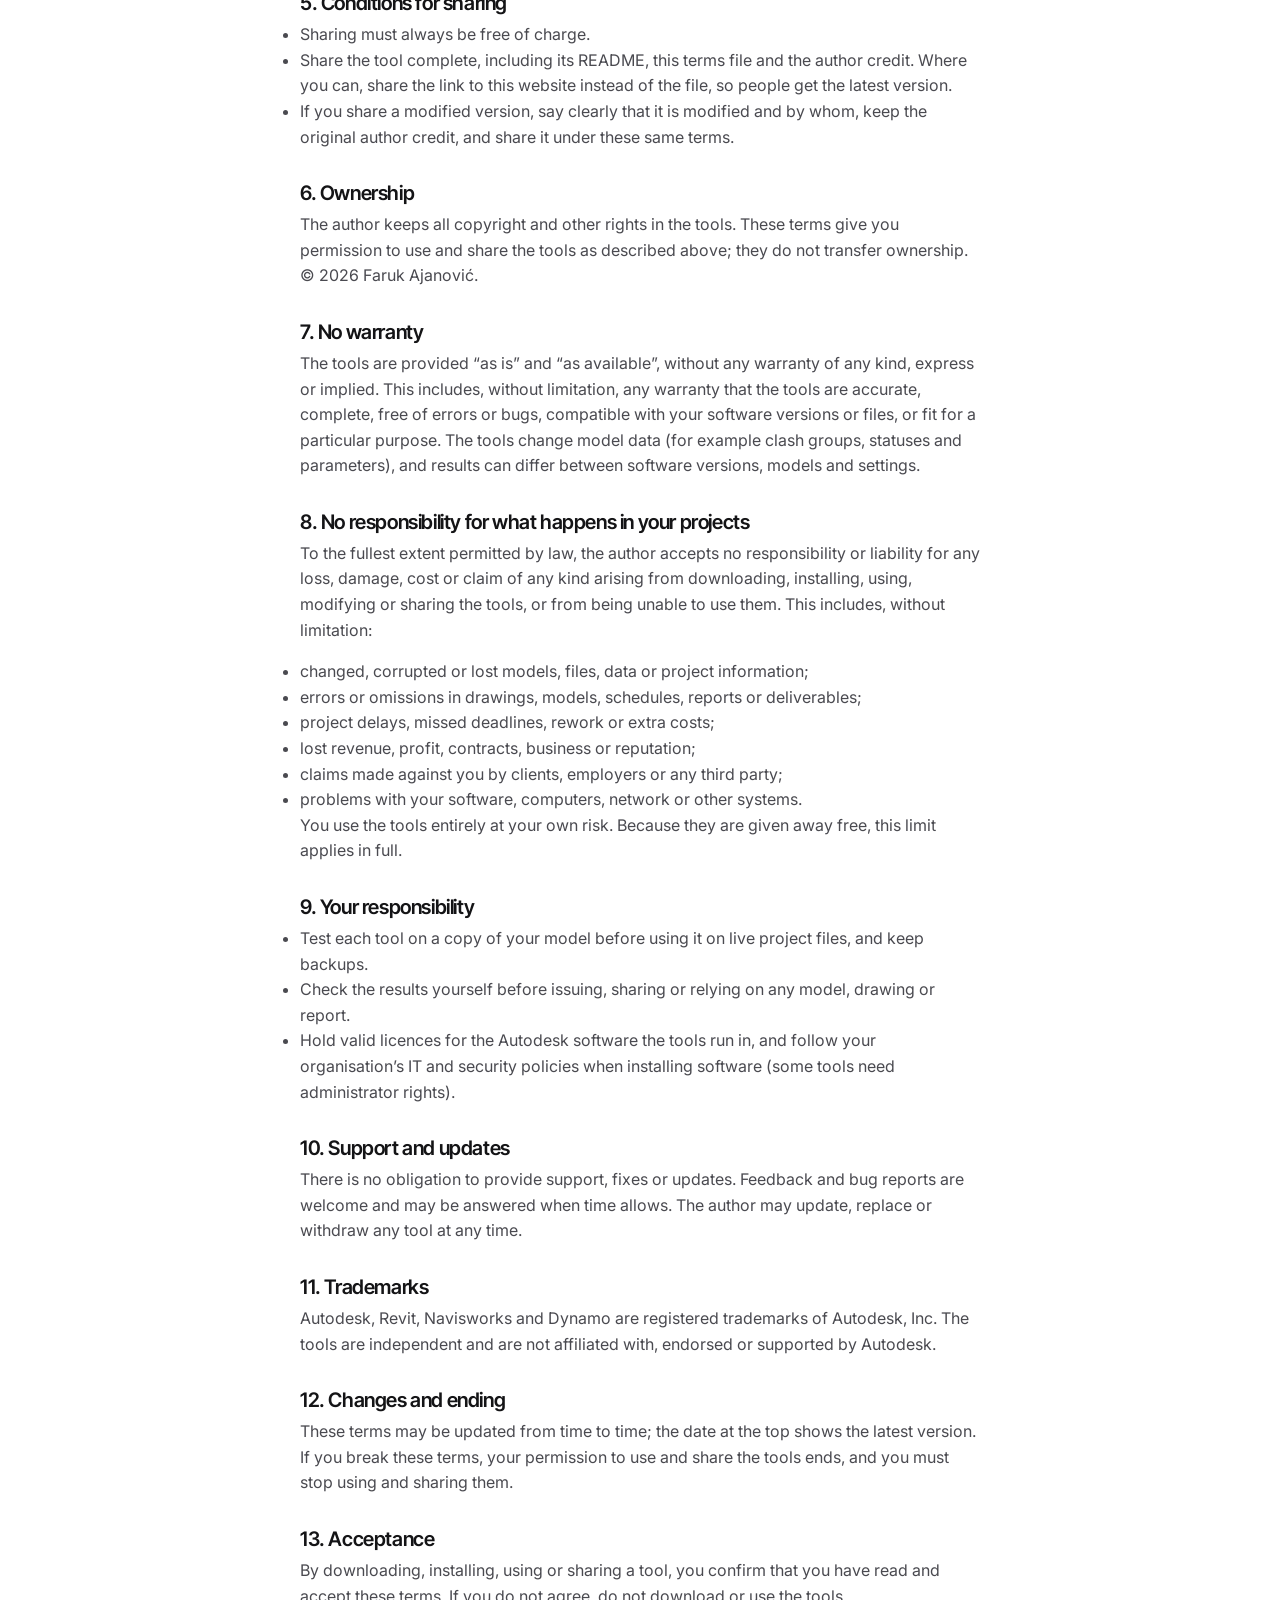
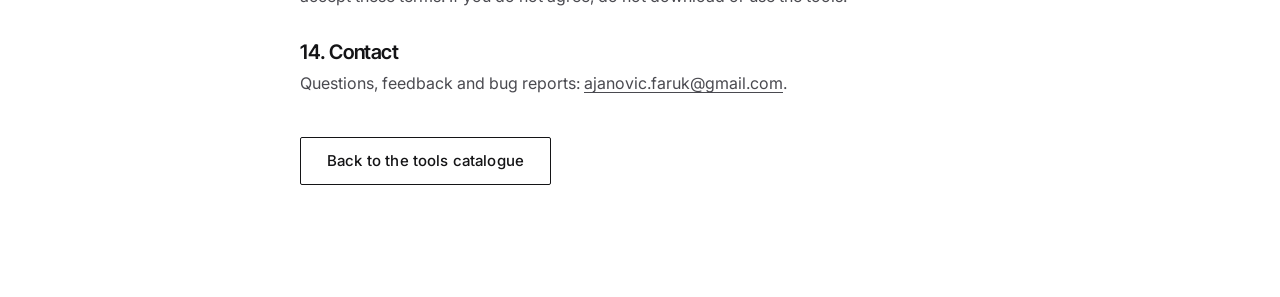
==== commit 27e97469: "Expand terms of use: plain-words summary, free sharing, not for sale, no liability Co-Authored-By: C" ====
--- a/terms.html
+++ b/terms.html
@@ -4,14 +4,14 @@
 <meta charset="utf-8">
 <meta name="viewport" content="width=device-width, initial-scale=1">
 <title>Terms of use | Faruk Ajanović</title>
-<meta name="description" content="Terms of use for the free Revit, Navisworks and Dynamo tools by Faruk Ajanović.">
+<meta name="description" content="Terms of use for the free Revit, Navisworks and Dynamo tools by Faruk Ajanović: free to use and share, not for sale, provided as is.">
 <meta name="theme-color" content="#ffffff">
 <link rel="canonical" href="https://zobimaru91.github.io/terms.html">
 <link rel="icon" href="assets/img/favicon.svg" type="image/svg+xml">
 <link rel="preconnect" href="https://fonts.googleapis.com">
 <link rel="preconnect" href="https://fonts.gstatic.com" crossorigin>
 <link href="https://fonts.googleapis.com/css2?family=Inter:wght@400;500;600&family=Inter+Tight:wght@500;600;700&display=swap" rel="stylesheet">
-<link rel="stylesheet" href="assets/css/style.css?v=20261123-6">
+<link rel="stylesheet" href="assets/css/style.css?v=20261123-7">
 </head>
 <body>
 <main class="terms wrap">
@@ -20,40 +20,88 @@
   <h1>Terms of use</h1>
   <p class="terms__date">Free BIM tools by Faruk Ajanović · last updated 23 November 2026</p>
 
-  <h2>1. What these terms cover</h2>
-  <p>The plugins, add-ins, scripts and other files offered for download on this website (“the tools”). The tools are written and owned by Faruk Ajanović. © 2026 Faruk Ajanović.</p>
+  <div class="terms__summary">
+    <h2>In plain words</h2>
+    <ul>
+      <li><strong>Free.</strong> The tools cost nothing. You can use them, copy them and share them with anyone, free of charge.</li>
+      <li><strong>Use them in your work.</strong> You may use them on your own, educational and professional projects, including paid project work for clients.</li>
+      <li><strong>Not for sale.</strong> Nobody may make money from the tools themselves: no selling, no charging for downloads, access or installation, and no putting them inside a paid product, bundle, subscription or course.</li>
+      <li><strong>Keep the credit.</strong> Don't remove my name or present the tools as your own.</li>
+      <li><strong>At your own risk.</strong> The tools are provided as they are, without any guarantee. I take no responsibility for anything that happens to your projects, models, files, data or computers when you use them. Always work on a copy and keep backups.</li>
+    </ul>
+    <p>The full terms below say the same in more detail. If anything in the summary and the full terms differ, the full terms apply.</p>
+  </div>
 
-  <h2>2. Free licence</h2>
-  <p>You may download, install and use the tools free of charge, on any number of computers, for personal, educational and commercial project work, as an individual or within a company.</p>
+  <h2>1. About these terms</h2>
+  <p>These terms apply to the plugins, add-ins, scripts, source code, documentation and any other files offered for download on this website (together, “the tools”). The tools are written and owned by Faruk Ajanović (“the author”, “I”). “You” means anyone who downloads, installs, uses or shares a tool, whether as an individual or on behalf of a company.</p>
 
-  <h2>3. Source code</h2>
-  <p>Where source code is included, you may read it and change it for your own or your organisation’s internal use.</p>
+  <h2>2. The tools are free</h2>
+  <p>The tools are offered free of charge, as a contribution to the BIM and AEC community. There is no fee, subscription or registration, and nothing is owed to the author for using them.</p>
+
+  <h2>3. What you may do</h2>
+  <ul>
+    <li><strong>Use</strong> the tools on any number of computers, for personal, educational and professional work, including paid project work for clients and employers.</li>
+    <li><strong>Copy and share</strong> the tools with anyone, free of charge, under the conditions in section 5.</li>
+    <li><strong>Modify</strong> the tools where source code is included, for your own use or your organisation’s use, and share modified versions free of charge under section 5.</li>
+  </ul>
 
   <h2>4. What you may not do</h2>
+  <p>You may use the tools in work you are paid for, but you may not make money from the tools themselves. In particular, you may not:</p>
   <ul>
-    <li>Sell, rent or sublicense the tools.</li>
-    <li>Redistribute them, original or modified, as a download, inside another product, or as part of a paid service.</li>
-    <li>Remove or change the author credit, or present the tools as your own work.</li>
+    <li>sell, rent, lease or sublicense the tools, original or modified;</li>
+    <li>charge any fee for downloading, accessing, installing or using them;</li>
+    <li>include them in a paid product, plugin bundle, template or content pack, subscription, software service or paid training course;</li>
+    <li>remove or change the author’s name, copyright notice or these terms, or present the tools, or modified versions of them, as your own work;</li>
+    <li>use the author’s name to suggest that he endorses you, your company or your product;</li>
+    <li>use the tools for anything unlawful.</li>
   </ul>
-  <p>To share a tool, share the link to this website.</p>
 
-  <h2>5. No warranty</h2>
-  <p>The tools are provided “as is”, without warranty of any kind, express or implied, including fitness for a particular purpose. They change model data (for example clash groups and statuses), so try them on a copy first and keep backups.</p>
+  <h2>5. Conditions for sharing</h2>
+  <ul>
+    <li>Sharing must always be free of charge.</li>
+    <li>Share the tool complete, including its README, this terms file and the author credit. Where you can, share the link to this website instead of the file, so people get the latest version.</li>
+    <li>If you share a modified version, say clearly that it is modified and by whom, keep the original author credit, and share it under these same terms.</li>
+  </ul>
 
-  <h2>6. Limitation of liability</h2>
-  <p>To the fullest extent permitted by law, the author is not liable for any loss or damage arising from the use of the tools, including lost data, models, time, revenue or project delays.</p>
+  <h2>6. Ownership</h2>
+  <p>The author keeps all copyright and other rights in the tools. These terms give you permission to use and share the tools as described above; they do not transfer ownership. © 2026 Faruk Ajanović.</p>
 
-  <h2>7. Your responsibility</h2>
-  <p>You are responsible for checking the results and for holding valid licences for the Autodesk software the tools run in.</p>
+  <h2>7. No warranty</h2>
+  <p>The tools are provided “as is” and “as available”, without any warranty of any kind, express or implied. This includes, without limitation, any warranty that the tools are accurate, complete, free of errors or bugs, compatible with your software versions or files, or fit for a particular purpose. The tools change model data (for example clash groups, statuses and parameters), and results can differ between software versions, models and settings.</p>
 
-  <h2>8. Trademarks</h2>
-  <p>Autodesk, Revit, Navisworks and Dynamo are registered trademarks of Autodesk, Inc. These tools are independent and are not affiliated with, endorsed or supported by Autodesk.</p>
+  <h2>8. No responsibility for what happens in your projects</h2>
+  <p>To the fullest extent permitted by law, the author accepts no responsibility or liability for any loss, damage, cost or claim of any kind arising from downloading, installing, using, modifying or sharing the tools, or from being unable to use them. This includes, without limitation:</p>
+  <ul>
+    <li>changed, corrupted or lost models, files, data or project information;</li>
+    <li>errors or omissions in drawings, models, schedules, reports or deliverables;</li>
+    <li>project delays, missed deadlines, rework or extra costs;</li>
+    <li>lost revenue, profit, contracts, business or reputation;</li>
+    <li>claims made against you by clients, employers or any third party;</li>
+    <li>problems with your software, computers, network or other systems.</li>
+  </ul>
+  <p>You use the tools entirely at your own risk. Because they are given away free, this limit applies in full.</p>
 
-  <h2>9. Changes and support</h2>
-  <p>The tools and these terms may change or be withdrawn at any time. Support is not guaranteed; feedback and bug reports are welcome at <a href="mailto:ajanovic.faruk@gmail.com?subject=Tool%20feedback">ajanovic.faruk@gmail.com</a>.</p>
+  <h2>9. Your responsibility</h2>
+  <ul>
+    <li>Test each tool on a copy of your model before using it on live project files, and keep backups.</li>
+    <li>Check the results yourself before issuing, sharing or relying on any model, drawing or report.</li>
+    <li>Hold valid licences for the Autodesk software the tools run in, and follow your organisation’s IT and security policies when installing software (some tools need administrator rights).</li>
+  </ul>
 
-  <h2>10. Acceptance</h2>
-  <p>By downloading, installing or using a tool you accept these terms. If you do not agree, do not download or use the tools.</p>
+  <h2>10. Support and updates</h2>
+  <p>There is no obligation to provide support, fixes or updates. Feedback and bug reports are welcome and may be answered when time allows. The author may update, replace or withdraw any tool at any time.</p>
+
+  <h2>11. Trademarks</h2>
+  <p>Autodesk, Revit, Navisworks and Dynamo are registered trademarks of Autodesk, Inc. The tools are independent and are not affiliated with, endorsed or supported by Autodesk.</p>
+
+  <h2>12. Changes and ending</h2>
+  <p>These terms may be updated from time to time; the date at the top shows the latest version. If you break these terms, your permission to use and share the tools ends, and you must stop using and sharing them.</p>
+
+  <h2>13. Acceptance</h2>
+  <p>By downloading, installing, using or sharing a tool, you confirm that you have read and accept these terms. If you do not agree, do not download or use the tools.</p>
+
+  <h2>14. Contact</h2>
+  <p>Questions, feedback and bug reports: <a href="mailto:ajanovic.faruk@gmail.com?subject=Tool%20feedback">ajanovic.faruk@gmail.com</a>.</p>
 
   <p class="terms__back"><a class="btn btn--ghost" href="./#downloads">Back to the tools catalogue</a></p>
 </main>
--- a/assets/css/style.css
+++ b/assets/css/style.css
@@ -499,3 +499,10 @@
 .terms h2 { font-size: 20px; margin: 32px 0 8px; }
 .terms p, .terms li { color: var(--ink-2); font-size: 16px; line-height: 1.6; }
 .terms__back { margin-top: 40px; }
+
+.tm__terms-title { font: 600 15px var(--font-display); margin: 0 0 8px; }
+.tm__terms-list { margin: 0 0 14px; padding-left: 18px; font-size: 14px; color: var(--ink-2); line-height: 1.5; }
+.tm__terms-list li { margin-bottom: 4px; }
+.terms__summary { background: var(--tint); border-left: 3px solid var(--accent); padding: 20px 24px; margin-bottom: 16px; }
+.terms__summary h2 { margin-top: 0; }
+.terms__summary li { margin-bottom: 6px; }
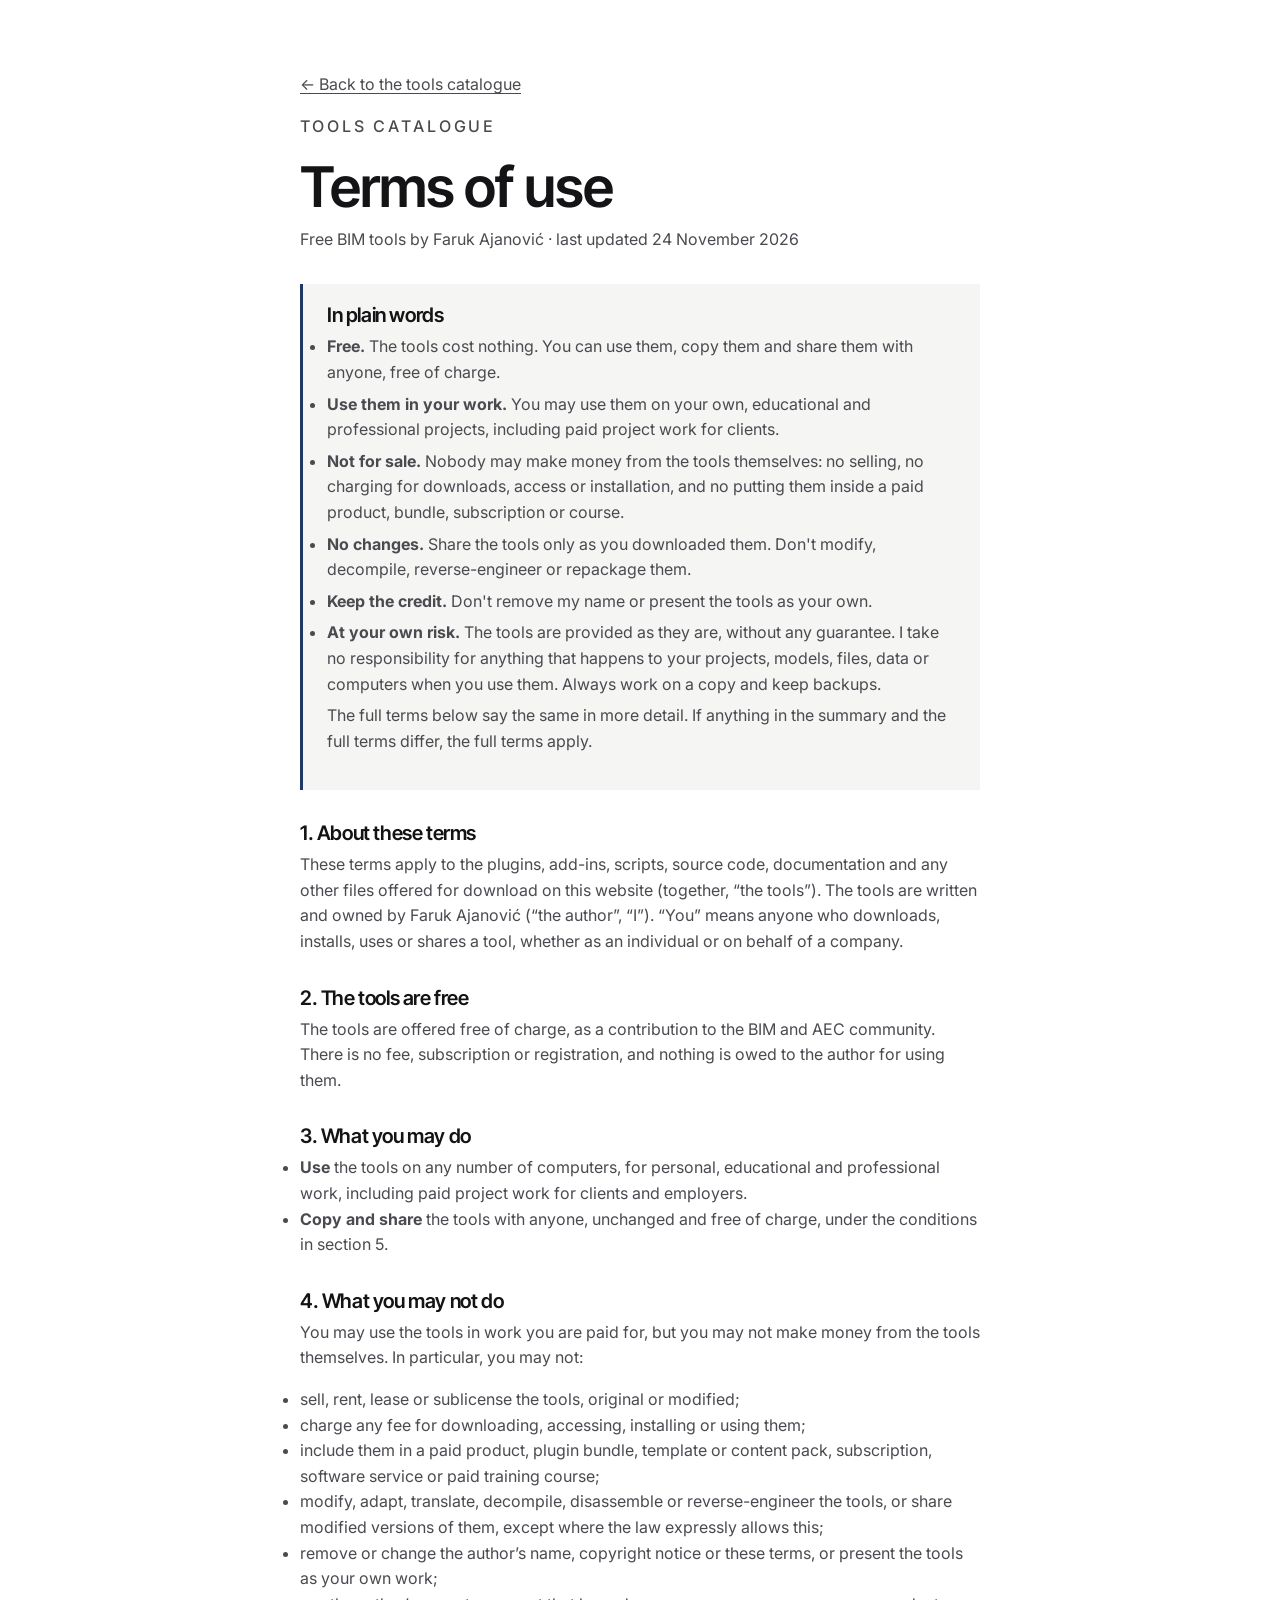
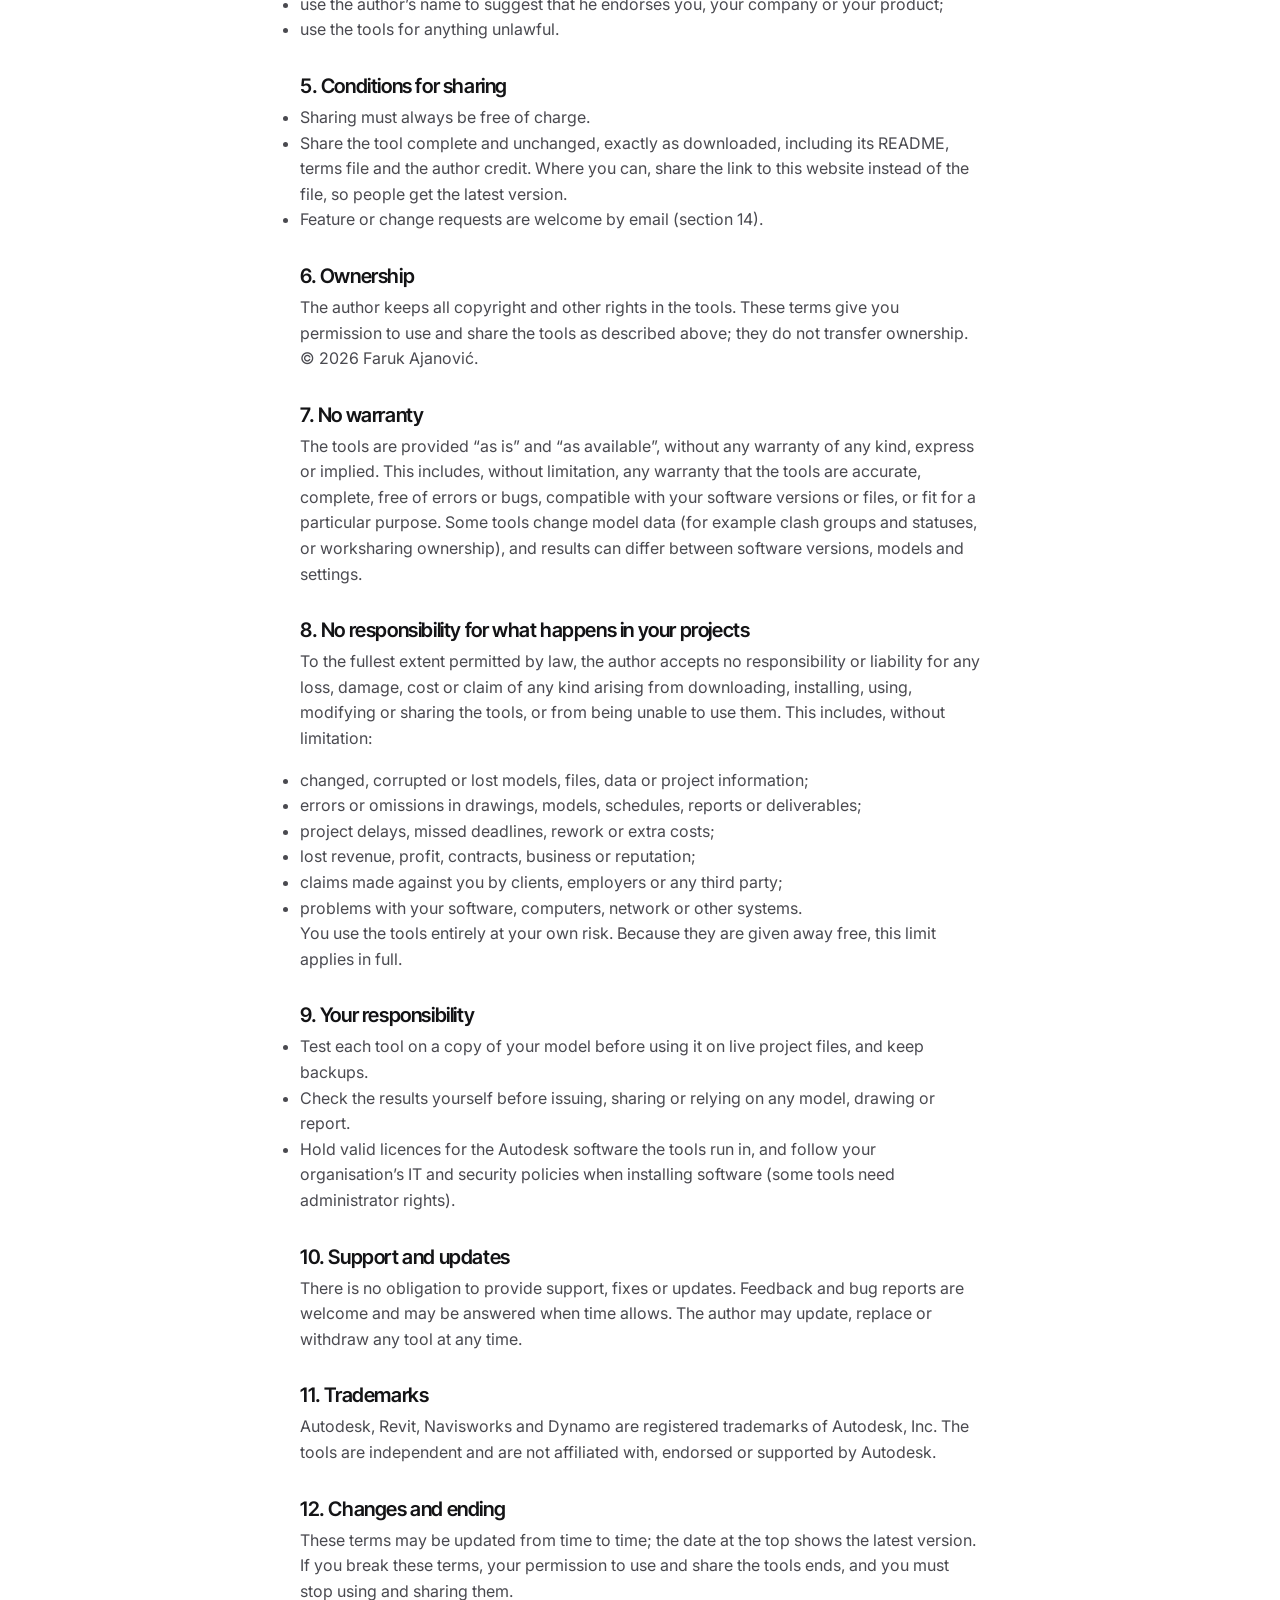
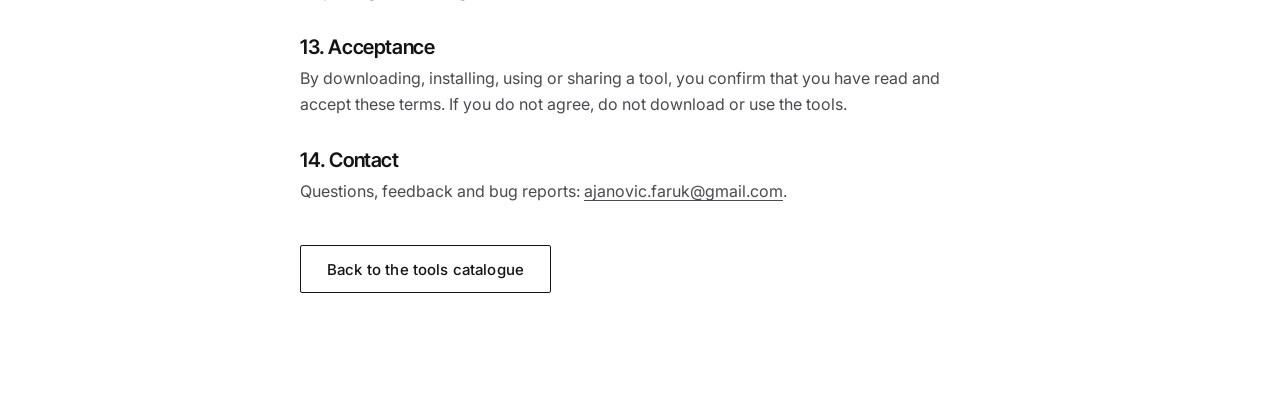
==== commit 5123317f: "Tools catalogue: Faruk BIM Tools and Syncinator 6000 installers; share-unchanged terms - Navisworks:" ====
--- a/terms.html
+++ b/terms.html
@@ -4,21 +4,21 @@
 <meta charset="utf-8">
 <meta name="viewport" content="width=device-width, initial-scale=1">
 <title>Terms of use | Faruk Ajanović</title>
-<meta name="description" content="Terms of use for the free Revit, Navisworks and Dynamo tools by Faruk Ajanović: free to use and share, not for sale, provided as is.">
+<meta name="description" content="Terms of use for the free Revit, Navisworks and Dynamo tools by Faruk Ajanović: free to use and share unchanged, not for sale, provided as is.">
 <meta name="theme-color" content="#ffffff">
 <link rel="canonical" href="https://zobimaru91.github.io/terms.html">
 <link rel="icon" href="assets/img/favicon.svg" type="image/svg+xml">
 <link rel="preconnect" href="https://fonts.googleapis.com">
 <link rel="preconnect" href="https://fonts.gstatic.com" crossorigin>
 <link href="https://fonts.googleapis.com/css2?family=Inter:wght@400;500;600&family=Inter+Tight:wght@500;600;700&display=swap" rel="stylesheet">
-<link rel="stylesheet" href="assets/css/style.css?v=20261123-7">
+<link rel="stylesheet" href="assets/css/style.css?v=20261124-1">
 </head>
 <body>
 <main class="terms wrap">
   <p><a href="./#downloads">← Back to the tools catalogue</a></p>
   <p class="kicker">Tools catalogue</p>
   <h1>Terms of use</h1>
-  <p class="terms__date">Free BIM tools by Faruk Ajanović · last updated 23 November 2026</p>
+  <p class="terms__date">Free BIM tools by Faruk Ajanović · last updated 24 November 2026</p>
 
   <div class="terms__summary">
     <h2>In plain words</h2>
@@ -26,6 +26,7 @@
       <li><strong>Free.</strong> The tools cost nothing. You can use them, copy them and share them with anyone, free of charge.</li>
       <li><strong>Use them in your work.</strong> You may use them on your own, educational and professional projects, including paid project work for clients.</li>
       <li><strong>Not for sale.</strong> Nobody may make money from the tools themselves: no selling, no charging for downloads, access or installation, and no putting them inside a paid product, bundle, subscription or course.</li>
+      <li><strong>No changes.</strong> Share the tools only as you downloaded them. Don't modify, decompile, reverse-engineer or repackage them.</li>
       <li><strong>Keep the credit.</strong> Don't remove my name or present the tools as your own.</li>
       <li><strong>At your own risk.</strong> The tools are provided as they are, without any guarantee. I take no responsibility for anything that happens to your projects, models, files, data or computers when you use them. Always work on a copy and keep backups.</li>
     </ul>
@@ -41,8 +42,7 @@
   <h2>3. What you may do</h2>
   <ul>
     <li><strong>Use</strong> the tools on any number of computers, for personal, educational and professional work, including paid project work for clients and employers.</li>
-    <li><strong>Copy and share</strong> the tools with anyone, free of charge, under the conditions in section 5.</li>
-    <li><strong>Modify</strong> the tools where source code is included, for your own use or your organisation’s use, and share modified versions free of charge under section 5.</li>
+    <li><strong>Copy and share</strong> the tools with anyone, unchanged and free of charge, under the conditions in section 5.</li>
   </ul>
 
   <h2>4. What you may not do</h2>
@@ -51,7 +51,8 @@
     <li>sell, rent, lease or sublicense the tools, original or modified;</li>
     <li>charge any fee for downloading, accessing, installing or using them;</li>
     <li>include them in a paid product, plugin bundle, template or content pack, subscription, software service or paid training course;</li>
-    <li>remove or change the author’s name, copyright notice or these terms, or present the tools, or modified versions of them, as your own work;</li>
+    <li>modify, adapt, translate, decompile, disassemble or reverse-engineer the tools, or share modified versions of them, except where the law expressly allows this;</li>
+    <li>remove or change the author’s name, copyright notice or these terms, or present the tools as your own work;</li>
     <li>use the author’s name to suggest that he endorses you, your company or your product;</li>
     <li>use the tools for anything unlawful.</li>
   </ul>
@@ -59,15 +60,15 @@
   <h2>5. Conditions for sharing</h2>
   <ul>
     <li>Sharing must always be free of charge.</li>
-    <li>Share the tool complete, including its README, this terms file and the author credit. Where you can, share the link to this website instead of the file, so people get the latest version.</li>
-    <li>If you share a modified version, say clearly that it is modified and by whom, keep the original author credit, and share it under these same terms.</li>
+    <li>Share the tool complete and unchanged, exactly as downloaded, including its README, terms file and the author credit. Where you can, share the link to this website instead of the file, so people get the latest version.</li>
+    <li>Feature or change requests are welcome by email (section 14).</li>
   </ul>
 
   <h2>6. Ownership</h2>
   <p>The author keeps all copyright and other rights in the tools. These terms give you permission to use and share the tools as described above; they do not transfer ownership. © 2026 Faruk Ajanović.</p>
 
   <h2>7. No warranty</h2>
-  <p>The tools are provided “as is” and “as available”, without any warranty of any kind, express or implied. This includes, without limitation, any warranty that the tools are accurate, complete, free of errors or bugs, compatible with your software versions or files, or fit for a particular purpose. The tools change model data (for example clash groups, statuses and parameters), and results can differ between software versions, models and settings.</p>
+  <p>The tools are provided “as is” and “as available”, without any warranty of any kind, express or implied. This includes, without limitation, any warranty that the tools are accurate, complete, free of errors or bugs, compatible with your software versions or files, or fit for a particular purpose. Some tools change model data (for example clash groups and statuses, or worksharing ownership), and results can differ between software versions, models and settings.</p>
 
   <h2>8. No responsibility for what happens in your projects</h2>
   <p>To the fullest extent permitted by law, the author accepts no responsibility or liability for any loss, damage, cost or claim of any kind arising from downloading, installing, using, modifying or sharing the tools, or from being unable to use them. This includes, without limitation:</p>
--- a/assets/css/style.css
+++ b/assets/css/style.css
@@ -473,7 +473,7 @@
 .tm__item > p { font-size: 15px; color: var(--ink-2); margin: 8px 0 0; }
 .tm__item .tm__req { font-size: 13px; color: var(--ink-3); }
 .tm__item .tm__req strong { color: var(--ink-2); font-weight: 600; }
-.tm__item:not(.is-ready) { opacity: .72; }
+.tm__item:not(.is-ready):not(.is-included) { opacity: .72; }
 .tm__row { display: flex; flex-wrap: wrap; align-items: baseline; justify-content: space-between; gap: 8px 16px; }
 .tm__row h3 { font-size: 20px; margin: 0; }
 .tm__ver { font: 500 13px var(--font); color: var(--ink-3); margin-left: 4px; }
@@ -506,3 +506,5 @@
 .terms__summary { background: var(--tint); border-left: 3px solid var(--accent); padding: 20px 24px; margin-bottom: 16px; }
 .terms__summary h2 { margin-top: 0; }
 .terms__summary li { margin-bottom: 6px; }
+.tm__item.is-included { padding-left: 20px; border-left: 2px solid var(--line); }
+.tm__img { display: block; width: 100%; max-width: 560px; height: auto; margin-top: 14px; border: 1px solid var(--line); }
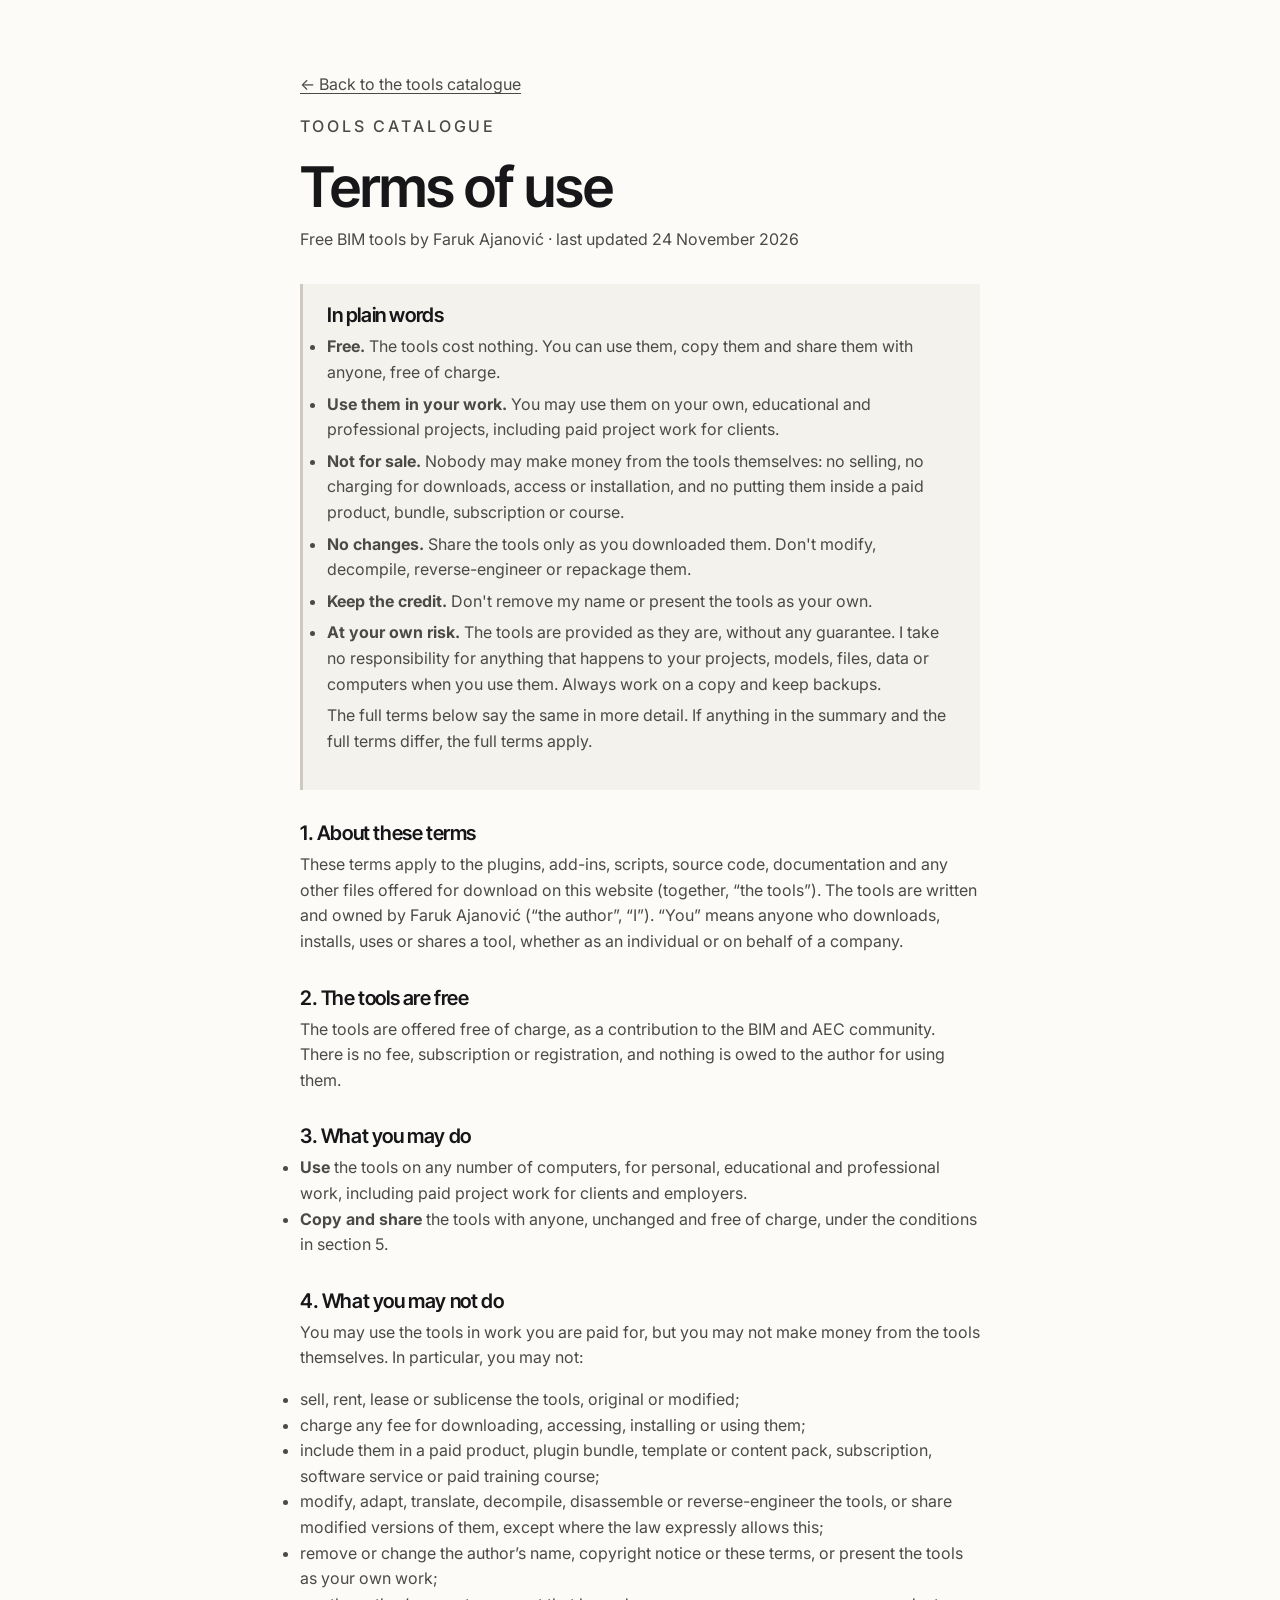
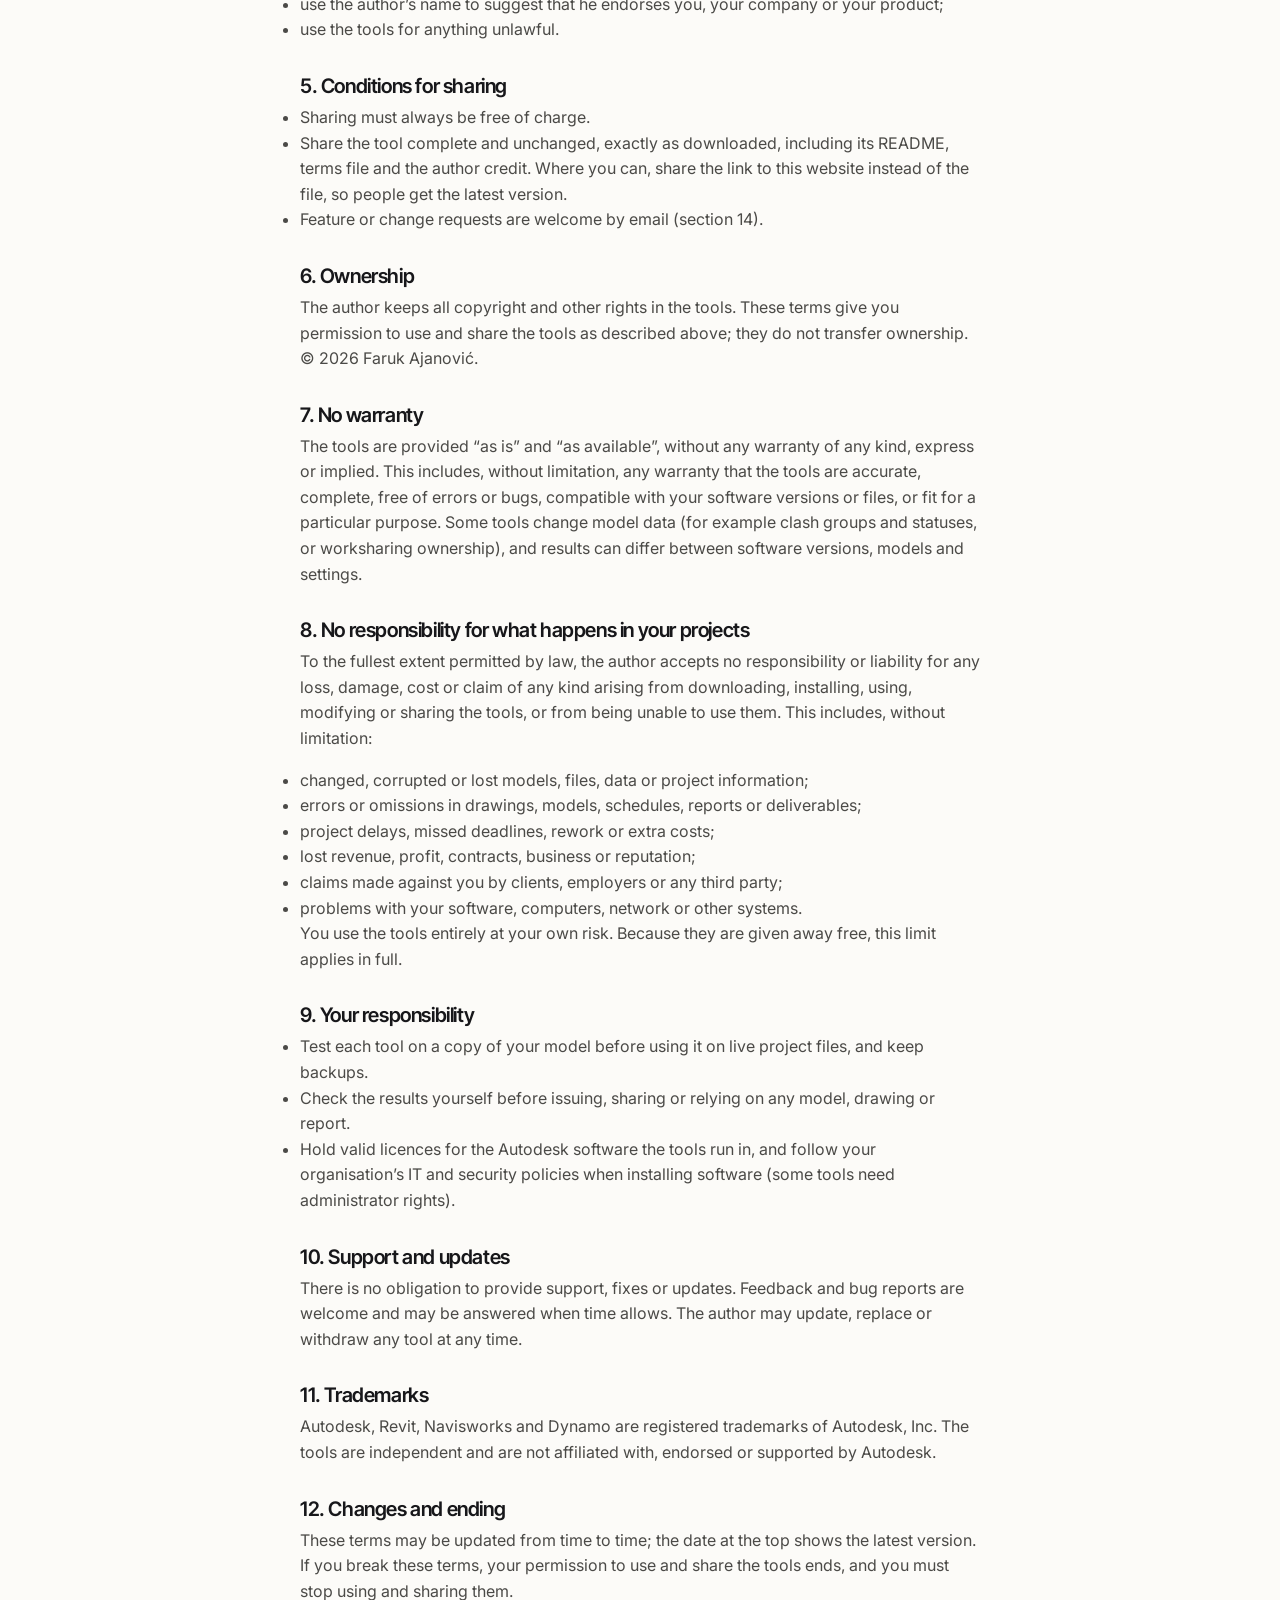
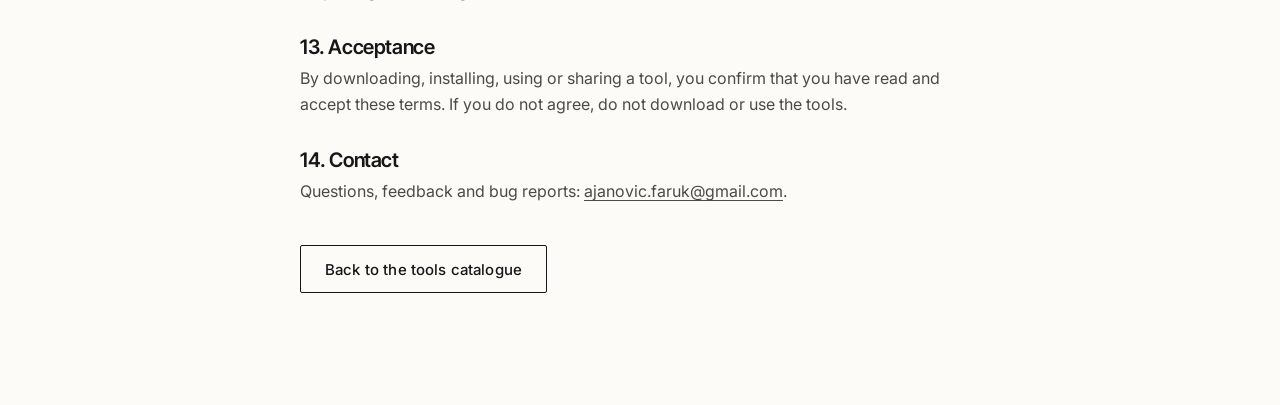
==== commit b66e52eb: "Design polish (unslop test): warm paper neutrals, accent used rarely, spacing on 4px grid, square ch" ====
--- a/terms.html
+++ b/terms.html
@@ -5,13 +5,13 @@
 <meta name="viewport" content="width=device-width, initial-scale=1">
 <title>Terms of use | Faruk Ajanović</title>
 <meta name="description" content="Terms of use for the free Revit, Navisworks and Dynamo tools by Faruk Ajanović: free to use and share unchanged, not for sale, provided as is.">
-<meta name="theme-color" content="#ffffff">
+<meta name="theme-color" content="#fcfbf8">
 <link rel="canonical" href="https://zobimaru91.github.io/terms.html">
 <link rel="icon" href="assets/img/favicon.svg" type="image/svg+xml">
 <link rel="preconnect" href="https://fonts.googleapis.com">
 <link rel="preconnect" href="https://fonts.gstatic.com" crossorigin>
 <link href="https://fonts.googleapis.com/css2?family=Inter:wght@400;500;600&family=Inter+Tight:wght@500;600;700&display=swap" rel="stylesheet">
-<link rel="stylesheet" href="assets/css/style.css?v=20261124-1">
+<link rel="stylesheet" href="assets/css/style.css?v=20261124-3">
 </head>
 <body>
 <main class="terms wrap">
--- a/assets/css/style.css
+++ b/assets/css/style.css
@@ -2,12 +2,15 @@
    Plain CSS, no build step. Colours and spacing live in :root. */
 
 :root {
-  --ink: #141416;
-  --ink-2: #4a4a50;
-  --ink-3: #85858c;
-  --line: #e4e4e7;
-  --paper: #ffffff;
-  --tint: #f5f5f3;
+  --ink: #17171a;
+  --ink-2: #4b4a47;
+  --ink-3: #82807a;
+  --line: #e5e2db;
+  --line-strong: #cdc9c0;
+  --paper: #fcfbf8;
+  --raised: #ffffff;
+  --tint: #f4f2ed;
+  --ink-hover: #34343a;
   --accent: #1f3864;
   --accent-ink: #ffffff;
   --ph-bg: #fff6d6;
@@ -62,13 +65,13 @@
 /* ---------- Buttons ---------- */
 .btn {
   display: inline-flex; align-items: center; justify-content: center; gap: 8px;
-  min-height: 48px; padding: 0 26px;
+  min-height: 48px; padding: 0 24px;
   background: var(--ink); color: #fff; border: 1px solid var(--ink);
   font: 500 15px/1 var(--font); text-decoration: none; letter-spacing: .01em;
   border-radius: var(--radius);
   transition: background .25s var(--ease), color .25s var(--ease), border-color .25s var(--ease);
 }
-.btn:hover { background: var(--accent); border-color: var(--accent); }
+.btn:hover { background: var(--ink-hover); border-color: var(--ink-hover); }
 .btn--ghost { background: transparent; color: var(--ink); }
 .btn--ghost:hover { background: var(--ink); color: #fff; border-color: var(--ink); }
 .btn--small { min-height: 38px; padding: 0 16px; font-size: 14px; }
@@ -78,7 +81,7 @@
 /* ---------- Nav ---------- */
 .nav {
   position: sticky; top: 0; z-index: 50;
-  background: rgba(255,255,255,.88);
+  background: rgba(252,251,248,.9);
   -webkit-backdrop-filter: saturate(160%) blur(12px); backdrop-filter: saturate(160%) blur(12px);
   border-bottom: 1px solid transparent; transition: border-color .3s;
 }
@@ -105,7 +108,7 @@
   .nav__links {
     position: absolute; top: 68px; left: 0; right: 0;
     flex-direction: column; align-items: stretch; gap: 0;
-    background: #fff; border-bottom: 1px solid var(--line);
+    background: var(--paper); border-bottom: 1px solid var(--line);
     padding: 8px var(--gutter) 20px;
     display: none;
   }
@@ -119,11 +122,11 @@
 .hero { padding: clamp(40px, 7vw, 96px) 0 0; }
 .hero__grid { display: grid; grid-template-columns: 1fr; gap: 40px; align-items: end; }
 .hero__name { font-size: clamp(54px, 9.5vw, 132px); font-weight: 700; letter-spacing: -.045em; line-height: .92; }
-.hero__role { font: 500 clamp(17px, 1.8vw, 21px)/1.4 var(--font-display); margin: 26px 0 18px; }
+.hero__role { font: 500 clamp(17px, 1.8vw, 21px)/1.4 var(--font-display); margin: 24px 0 16px; }
 .hero__role span { color: var(--ink-3); margin: 0 6px; }
 .hero__lead { font-size: clamp(18px, 1.7vw, 21px); color: var(--ink-2); max-width: 30em; line-height: 1.5; }
 .hero__cta { display: flex; flex-wrap: wrap; gap: 12px; margin: 32px 0 32px; }
-.hero__meta { list-style: none; display: flex; flex-wrap: wrap; gap: 6px 22px; font-size: 14px; color: var(--ink-3); }
+.hero__meta { list-style: none; display: flex; flex-wrap: wrap; gap: 8px 24px; font-size: 14px; color: var(--ink-3); }
 .hero__meta li::before { content: "— "; }
 .hero__media { margin: 0; }
 /* Hero slideshow: slides enter from the right and leave to the left */
@@ -143,9 +146,9 @@
 }
 
 /* Quick links under the hero: jump straight to a section */
-.quick { display: flex; flex-wrap: wrap; gap: 10px; margin-top: clamp(36px, 5vw, 64px); }
+.quick { display: flex; flex-wrap: wrap; gap: 8px; margin-top: clamp(36px, 5vw, 64px); }
 .quick a {
-  display: inline-flex; align-items: center; gap: 10px; min-height: 44px; padding: 0 18px;
+  display: inline-flex; align-items: center; gap: 12px; min-height: 44px; padding: 0 16px;
   border: 1px solid var(--line); color: var(--ink); font: 500 15px/1 var(--font-display);
   text-decoration: none; transition: border-color .2s, background .2s, color .2s;
 }
@@ -158,8 +161,8 @@
   list-style: none; display: grid; grid-template-columns: repeat(2, 1fr);
   border-top: 1px solid var(--ink); margin-top: clamp(56px, 8vw, 104px);
 }
-.stats li { padding: 22px 16px 22px 0; border-bottom: 1px solid var(--line); }
-.stats strong { display: block; font: 600 clamp(34px, 4vw, 52px)/1 var(--font-display); letter-spacing: -.03em; margin-bottom: 10px; }
+.stats li { padding: 24px 16px 24px 0; border-bottom: 1px solid var(--line); }
+.stats strong { display: block; font: 600 clamp(34px, 4vw, 52px)/1 var(--font-display); letter-spacing: -.03em; margin-bottom: 8px; font-variant-numeric: tabular-nums; }
 .stats span { font-size: 14px; color: var(--ink-2); line-height: 1.4; display: block; }
 @media (min-width: 900px) {
   .stats { grid-template-columns: repeat(5, 1fr); }
@@ -170,7 +173,7 @@
 .chapter { padding: var(--space) 0; }
 .chapter--tint { background: var(--tint); }
 .chapter__head { display: grid; grid-template-columns: 1fr; gap: 0 clamp(32px, 6vw, 96px); margin-bottom: clamp(48px, 7vw, 88px); }
-.chapter__no { font-size: 13px; font-weight: 500; letter-spacing: .18em; text-transform: uppercase; color: var(--accent); margin-bottom: 14px; }
+.chapter__no { font-size: 13px; font-weight: 500; letter-spacing: .18em; text-transform: uppercase; color: var(--ink-3); margin-bottom: 16px; }
 .chapter__head h2 { font-size: clamp(48px, 8vw, 112px); font-weight: 700; letter-spacing: -.045em; line-height: .95; margin-bottom: 28px; }
 .chapter__intro { max-width: 40em; color: var(--ink-2); }
 .chapter__intro .pull {
@@ -178,24 +181,25 @@
   margin-bottom: 1.1em;
 }
 @media (min-width: 1000px) {
-  .chapter__head { grid-template-columns: 1fr 1.25fr; align-items: end; }
+  .chapter__head { grid-template-columns: 1fr 1.25fr; align-items: start; }
+  .chapter__intro { padding-top: 8px; }
   .chapter__no { grid-column: 1 / -1; }
   .chapter__head h2 { margin-bottom: 0; }
 }
 .subhead { font-size: clamp(26px, 3vw, 36px); margin: clamp(64px, 8vw, 104px) 0 32px; }
 
 /* meta lists (role / location / year) */
-.meta { display: grid; grid-template-columns: 82px 1fr; gap: 6px 12px; font-size: 14px; margin: 14px 0 16px; padding: 14px 0; border-top: 1px solid var(--line); border-bottom: 1px solid var(--line); }
+.meta { display: grid; grid-template-columns: 80px 1fr; gap: 8px 12px; font-size: 14px; margin: 16px 0; padding: 12px 0; border-top: 1px solid var(--line); border-bottom: 1px solid var(--line); }
 .meta dt { color: var(--ink-3); font-size: 11px; letter-spacing: .14em; text-transform: uppercase; padding-top: 3px; }
-.meta dd { margin: 0; }
+.meta dd { margin: 0; font-variant-numeric: tabular-nums; }
 
 /* ---------- Design cards ---------- */
 .cards { display: grid; grid-template-columns: 1fr; gap: clamp(40px, 5vw, 56px) clamp(24px, 3vw, 40px); }
 @media (min-width: 640px) { .cards { grid-template-columns: repeat(2, 1fr); } }
 @media (min-width: 1000px) { .cards { grid-template-columns: repeat(3, 1fr); } }
 .card__img { overflow: hidden; background: var(--tint); aspect-ratio: 4 / 3; }
-.card__img img { width: 100%; height: 100%; object-fit: cover; transition: transform 1.2s var(--ease); }
-.card:hover .card__img img { transform: scale(1.04); }
+.card__img img { width: 100%; height: 100%; object-fit: cover; transition: opacity .3s var(--ease); }
+.card:hover .card__img img { opacity: .92; }
 .card__body { padding-top: 20px; }
 .card h3 { font-size: 22px; }
 .card p { font-size: 15px; color: var(--ink-2); line-height: 1.6; }
@@ -225,10 +229,10 @@
 /* ---------- Coordination ---------- */
 .themes { display: grid; grid-template-columns: 1fr; border-top: 1px solid var(--ink); }
 .theme { padding: 32px 0; border-bottom: 1px solid var(--line); }
-.theme h3 { font-size: 24px; margin-bottom: 16px; display: flex; gap: 14px; align-items: baseline; }
-.theme h3 span { font-size: 13px; color: var(--accent); font-family: var(--font); font-weight: 600; letter-spacing: .1em; }
+.theme h3 { font-size: 24px; margin-bottom: 16px; display: flex; gap: 12px; align-items: baseline; }
+.theme h3 span { font-size: 13px; color: var(--ink-3); font-family: var(--font); font-weight: 600; letter-spacing: .1em; }
 .theme p { font-size: 15px; color: var(--ink-2); }
-.theme__eg { font-size: 14px !important; color: var(--ink) !important; border-left: 2px solid var(--accent); padding-left: 14px; margin: 0; }
+.theme__eg { font-size: 14px !important; color: var(--ink) !important; border-left: 2px solid var(--line-strong); padding-left: 12px; margin: 0; }
 @media (min-width: 760px) {
   .themes { grid-template-columns: repeat(2, 1fr); column-gap: 48px; }
 }
@@ -239,10 +243,10 @@
 
 .projects { display: grid; grid-template-columns: 1fr; gap: clamp(48px, 6vw, 72px) clamp(24px, 4vw, 56px); }
 @media (min-width: 900px) { .projects { grid-template-columns: repeat(2, 1fr); } }
-.project__img { overflow: hidden; aspect-ratio: 16 / 10; background: #e9e9e6; }
-.project__img img { width: 100%; height: 100%; object-fit: cover; transition: transform 1.2s var(--ease); }
-.project:hover .project__img img { transform: scale(1.04); }
-.project__body { padding-top: 22px; }
+.project__img { overflow: hidden; aspect-ratio: 16 / 10; background: var(--line); }
+.project__img img { width: 100%; height: 100%; object-fit: cover; transition: opacity .3s var(--ease); }
+.project:hover .project__img img { opacity: .92; }
+.project__body { padding-top: 20px; }
 .project h4 { font-size: 24px; }
 .project p { font-size: 15px; color: var(--ink-2); }
 
@@ -253,16 +257,15 @@
   display: flex; flex-direction: column;
   border: 1px solid var(--line); border-top: 3px solid var(--ink);
   padding: clamp(22px, 3vw, 36px);
-  transition: border-color .3s var(--ease), transform .3s var(--ease);
-}
-.tool:hover { border-top-color: var(--accent); }
-.tool__tag { font-size: 11px; letter-spacing: .14em; text-transform: uppercase; color: var(--accent); font-weight: 600; margin-bottom: 10px; }
-.tool h3 { font-size: clamp(22px, 2.2vw, 28px); margin-bottom: 22px; }
+  transition: border-color .3s var(--ease);
+}
+.tool__tag { font-size: 11px; letter-spacing: .14em; text-transform: uppercase; color: var(--ink-3); font-weight: 600; margin-bottom: 8px; }
+.tool h3 { font-size: clamp(22px, 2.2vw, 28px); margin-bottom: 24px; }
 .tool__spec { display: grid; grid-template-columns: 1fr; gap: 4px; margin-bottom: 24px; flex: 1; }
 .tool__spec dt { font-size: 11px; letter-spacing: .14em; text-transform: uppercase; color: var(--ink-3); margin-top: 12px; }
 .tool__spec dd { margin: 0; font-size: 15px; color: var(--ink-2); line-height: 1.6; }
 @media (min-width: 560px) {
-  .tool__spec { grid-template-columns: 110px 1fr; gap: 14px 18px; }
+  .tool__spec { grid-template-columns: 112px 1fr; gap: 12px 16px; }
   .tool__spec dt { margin-top: 4px; }
 }
 .tool .media-slot { min-height: 160px; }
@@ -275,12 +278,12 @@
   color: #6b5600; background: var(--ph-bg); border: 1px dashed var(--ph-line); padding: 3px 8px; margin-left: 4px; vertical-align: 2px;
 }
 .dl-group + .dl-group { margin-top: clamp(48px, 6vw, 72px); }
-.dl-group__title { font-size: clamp(24px, 2.6vw, 32px); padding-bottom: 18px; margin-bottom: 24px; border-bottom: 1px solid var(--ink); }
+.dl-group__title { font-size: clamp(24px, 2.6vw, 32px); padding-bottom: 16px; margin-bottom: 24px; border-bottom: 1px solid var(--ink); }
 .dl-grid { display: grid; grid-template-columns: 1fr; gap: 24px; }
 @media (min-width: 640px) { .dl-grid { grid-template-columns: repeat(2, 1fr); } }
 @media (min-width: 1000px) { .dl-grid { grid-template-columns: repeat(3, 1fr); } }
-.dl-card { display: flex; flex-direction: column; align-items: flex-start; border: 1px solid var(--line); padding: 26px; }
-.dl-card h4 { font-size: 22px; margin-bottom: 10px; }
+.dl-card { display: flex; flex-direction: column; align-items: flex-start; border: 1px solid var(--line); background: var(--raised); padding: 24px; }
+.dl-card h4 { font-size: 22px; margin-bottom: 8px; }
 .dl-card > p:not(.tool__tag) { font-size: 15px; color: var(--ink-2); }
 .dl-meta { display: grid; grid-template-columns: 80px 1fr; gap: 6px 12px; font-size: 14px; width: 100%; margin: 4px 0 22px; padding: 12px 0; border-top: 1px solid var(--line); border-bottom: 1px solid var(--line); }
 .dl-meta dt { color: var(--ink-3); font-size: 11px; letter-spacing: .14em; text-transform: uppercase; padding-top: 3px; }
@@ -301,21 +304,21 @@
 
 /* ---------- Experience ---------- */
 .timeline { list-style: none; border-top: 1px solid var(--ink); }
-.timeline > li { display: grid; grid-template-columns: 1fr; gap: 6px 48px; padding: 32px 0; border-bottom: 1px solid var(--line); }
+.timeline > li { display: grid; grid-template-columns: 1fr; gap: 8px 48px; padding: 32px 0; border-bottom: 1px solid var(--line); }
 @media (min-width: 800px) { .timeline > li { grid-template-columns: 220px 1fr; } }
-.timeline__date { font-size: 14px; color: var(--ink-3); font-weight: 500; margin: 4px 0 0; }
+.timeline__date { font-size: 14px; color: var(--ink-3); font-weight: 500; margin: 4px 0 0; font-variant-numeric: tabular-nums; }
 .timeline h3 { font-size: clamp(21px, 2.2vw, 26px); }
-.timeline__org { color: var(--accent); font-size: 15px; font-weight: 500; margin: 6px 0 14px; }
+.timeline__org { color: var(--ink-2); font-size: 15px; font-weight: 500; margin: 4px 0 12px; }
 .timeline ul { padding-left: 18px; }
-.timeline ul li { font-size: 15px; color: var(--ink-2); margin-bottom: 6px; }
+.timeline ul li { font-size: 15px; color: var(--ink-2); margin-bottom: 8px; }
 
 .facts { display: grid; grid-template-columns: 1fr; gap: 48px; margin-top: clamp(64px, 8vw, 104px); }
 @media (min-width: 900px) { .facts { grid-template-columns: 1.4fr 1fr; gap: 80px; } }
 .facts h3 { font-size: 24px; margin: 0 0 18px; }
 .facts__col h3:not(:first-child) { margin-top: 40px; }
-.facts__label { font-size: 11px; letter-spacing: .16em; text-transform: uppercase; color: var(--ink-3); margin: 22px 0 10px; }
+.facts__label { font-size: 11px; letter-spacing: .16em; text-transform: uppercase; color: var(--ink-3); margin: 24px 0 8px; }
 .chips { list-style: none; display: flex; flex-wrap: wrap; gap: 8px; }
-.chips li { font-size: 14px; padding: 7px 13px; background: #fff; border: 1px solid var(--line); border-radius: 100px; }
+.chips li { font-size: 14px; padding: 6px 12px; background: var(--raised); border: 1px solid var(--line); border-radius: var(--radius); }
 .plain { list-style: none; border-top: 1px solid var(--line); }
 .plain li { display: flex; flex-wrap: wrap; justify-content: space-between; gap: 4px 16px; padding: 12px 0; border-bottom: 1px solid var(--line); font-size: 15px; color: var(--ink-2); }
 .plain strong { color: var(--ink); font-weight: 600; }
@@ -327,8 +330,8 @@
 .contact h2 { font-size: clamp(40px, 6vw, 80px); font-weight: 700; letter-spacing: -.04em; line-height: 1; margin-bottom: 24px; }
 .contact__lead { color: rgba(255,255,255,.7); font-size: 18px; margin-bottom: 32px; max-width: 28em; }
 .contact__list { border-top: 1px solid rgba(255,255,255,.25); }
-.contact__list dt { font-size: 11px; letter-spacing: .16em; text-transform: uppercase; color: rgba(255,255,255,.5); padding-top: 18px; }
-.contact__list dd { margin: 4px 0 0; padding-bottom: 18px; border-bottom: 1px solid rgba(255,255,255,.15); font-size: 17px; overflow-wrap: anywhere; }
+.contact__list dt { font-size: 11px; letter-spacing: .16em; text-transform: uppercase; color: rgba(255,255,255,.5); padding-top: 16px; }
+.contact__list dd { margin: 4px 0 0; padding-bottom: 16px; border-bottom: 1px solid rgba(255,255,255,.15); font-size: 17px; overflow-wrap: anywhere; }
 .contact__list a { text-decoration: none; border-bottom: 1px solid rgba(255,255,255,.35); }
 .contact__list a:hover { border-color: #fff; }
 .footer { display: flex; justify-content: space-between; gap: 16px; padding-top: 24px; padding-bottom: 32px; border-top: 1px solid rgba(255,255,255,.15); font-size: 13px; color: rgba(255,255,255,.55); }
@@ -345,7 +348,7 @@
   display: flex; align-items: flex-end; justify-content: flex-start;
 }
 .view-btn span {
-  margin: 0 0 16px 16px; padding: 9px 14px; background: #fff; color: var(--ink);
+  margin: 0 0 16px 16px; padding: 8px 12px; background: var(--paper); color: var(--ink);
   font: 500 13px/1 var(--font); letter-spacing: .04em;
   transform: translateY(8px); transition: transform .35s var(--ease);
 }
@@ -361,7 +364,7 @@
 /* ---------- Project pop-up ---------- */
 html.modal-open { overflow: hidden; }
 .pm {
-  padding: 0; border: 0; margin: auto; background: #fff; color: var(--ink);
+  padding: 0; border: 0; margin: auto; background: var(--paper); color: var(--ink);
   width: min(1320px, calc(100vw - 48px)); height: min(860px, calc(100vh - 48px));
   max-width: none; max-height: none; overflow: hidden;
 }
@@ -375,7 +378,7 @@
 .pm__img.is-loading { opacity: .35; }
 .pm__nav {
   position: absolute; top: 50%; transform: translateY(-50%);
-  width: 48px; height: 48px; border: 0; border-radius: 50%;
+  width: 48px; height: 48px; border: 0; border-radius: var(--radius);
   background: rgba(255,255,255,.92); color: var(--ink); font: 400 30px/1 var(--font); cursor: pointer;
   display: flex; align-items: center; justify-content: center; padding-bottom: 4px;
   transition: background .2s;
@@ -384,7 +387,7 @@
 .pm__nav--prev { left: 16px; } .pm__nav--next { right: 16px; }
 .pm__nav[hidden] { display: none; }
 .pm__count { position: absolute; left: 16px; bottom: 12px; margin: 0; font-size: 12px; letter-spacing: .12em; color: rgba(255,255,255,.75); }
-.pm__thumbs { display: flex; gap: 6px; padding: 8px; overflow-x: auto; background: #0f0f11; scrollbar-width: thin; }
+.pm__thumbs { display: flex; gap: 8px; padding: 8px; overflow-x: auto; background: #0f0f11; scrollbar-width: thin; }
 .pm__thumbs:empty { display: none; }
 .pm__thumbs button { flex: 0 0 auto; width: 84px; height: 56px; padding: 0; border: 2px solid transparent; background: #222; cursor: pointer; opacity: .55; transition: opacity .2s, border-color .2s; }
 .pm__thumbs button:hover { opacity: .9; }
@@ -399,9 +402,9 @@
 .pm__bullets li { font-size: 15px; color: var(--ink-2); margin-bottom: 8px; }
 .pm__more { margin-top: 20px; }
 .pm__close {
-  position: absolute; top: 14px; right: 14px; z-index: 2;
-  width: 42px; height: 42px; border: 1px solid var(--line); border-radius: 50%;
-  background: #fff; color: var(--ink); font-size: 16px; cursor: pointer;
+  position: absolute; top: 16px; right: 16px; z-index: 2;
+  width: 40px; height: 40px; border: 1px solid var(--line); border-radius: var(--radius);
+  background: var(--paper); color: var(--ink); font-size: 16px; cursor: pointer;
 }
 .pm__close:hover { background: var(--ink); color: #fff; border-color: var(--ink); }
 
@@ -435,7 +438,7 @@
 @media (prefers-reduced-motion: reduce) { .pm[open] { animation: none; } }
 
 /* ---------- Scroll reveal (only when JS is on) ---------- */
-.js .reveal { opacity: 0; transform: translateY(28px); transition: opacity .9s var(--ease), transform .9s var(--ease); }
+.js .reveal { opacity: 0; transform: translateY(12px); transition: opacity .6s var(--ease), transform .6s var(--ease); }
 .js .reveal.is-visible { opacity: 1; transform: none; }
 @media (prefers-reduced-motion: reduce) {
   html { scroll-behavior: auto; }
@@ -459,7 +462,7 @@
 .dl-card .dl-card__count strong { color: var(--accent); font-weight: 600; }
 
 .tm {
-  padding: 0; border: 0; margin: auto; background: #fff; color: var(--ink);
+  padding: 0; border: 0; margin: auto; background: var(--paper); color: var(--ink);
   width: min(820px, calc(100vw - 32px)); max-height: calc(100vh - 48px); max-width: none; overflow: hidden;
 }
 .tm::backdrop { background: rgba(14,14,16,.82); }
@@ -469,7 +472,7 @@
 .tm__title { font-size: clamp(26px, 3.4vw, 36px); margin: 6px 0 10px; }
 .tm__intro { color: var(--ink-2); font-size: 15px; margin: 0; }
 .tm__list { list-style: none; margin: 20px 0 0; padding: 0; border-top: 1px solid var(--ink); }
-.tm__item { padding: 22px 0; border-bottom: 1px solid var(--line); }
+.tm__item { padding: 24px 0; border-bottom: 1px solid var(--line); }
 .tm__item > p { font-size: 15px; color: var(--ink-2); margin: 8px 0 0; }
 .tm__item .tm__req { font-size: 13px; color: var(--ink-3); }
 .tm__item .tm__req strong { color: var(--ink-2); font-weight: 600; }
@@ -477,10 +480,10 @@
 .tm__row { display: flex; flex-wrap: wrap; align-items: baseline; justify-content: space-between; gap: 8px 16px; }
 .tm__row h3 { font-size: 20px; margin: 0; }
 .tm__ver { font: 500 13px var(--font); color: var(--ink-3); margin-left: 4px; }
-.tm__badge { font-size: 11px; letter-spacing: .14em; text-transform: uppercase; padding: 5px 10px; border: 1px solid var(--line); color: var(--ink-3); white-space: nowrap; }
+.tm__badge { font-size: 11px; letter-spacing: .14em; text-transform: uppercase; padding: 4px 8px; border: 1px solid var(--line); color: var(--ink-3); white-space: nowrap; }
 .tm__badge--ok { border-color: var(--accent); background: var(--accent); color: #fff; }
 .tm__dl { margin-top: 16px; }
-.tm__terms { margin-top: 20px; padding: 18px 20px; background: var(--tint); border-left: 3px solid var(--accent); }
+.tm__terms { margin-top: 20px; padding: 16px 20px; background: var(--tint); border-left: 3px solid var(--line-strong); }
 .tm__terms[hidden] { display: none; }
 .tm__terms.is-nudged { animation: tm-nudge .5s var(--ease); }
 @keyframes tm-nudge { 0%,100% { transform: none; } 25% { transform: translateX(-6px); } 75% { transform: translateX(6px); } }
@@ -503,8 +506,11 @@
 .tm__terms-title { font: 600 15px var(--font-display); margin: 0 0 8px; }
 .tm__terms-list { margin: 0 0 14px; padding-left: 18px; font-size: 14px; color: var(--ink-2); line-height: 1.5; }
 .tm__terms-list li { margin-bottom: 4px; }
-.terms__summary { background: var(--tint); border-left: 3px solid var(--accent); padding: 20px 24px; margin-bottom: 16px; }
+.terms__summary { background: var(--tint); border-left: 3px solid var(--line-strong); padding: 20px 24px; margin-bottom: 16px; }
 .terms__summary h2 { margin-top: 0; }
 .terms__summary li { margin-bottom: 6px; }
 .tm__item.is-included { padding-left: 20px; border-left: 2px solid var(--line); }
 .tm__img { display: block; width: 100%; max-width: 560px; height: auto; margin-top: 14px; border: 1px solid var(--line); }
+.tm__steps-title { font: 600 14px var(--font-display); margin: 14px 0 6px; color: var(--ink); }
+.tm__steps { margin: 0; padding-left: 20px; font-size: 14px; color: var(--ink-2); line-height: 1.55; }
+.tm__steps li { margin-bottom: 4px; }
